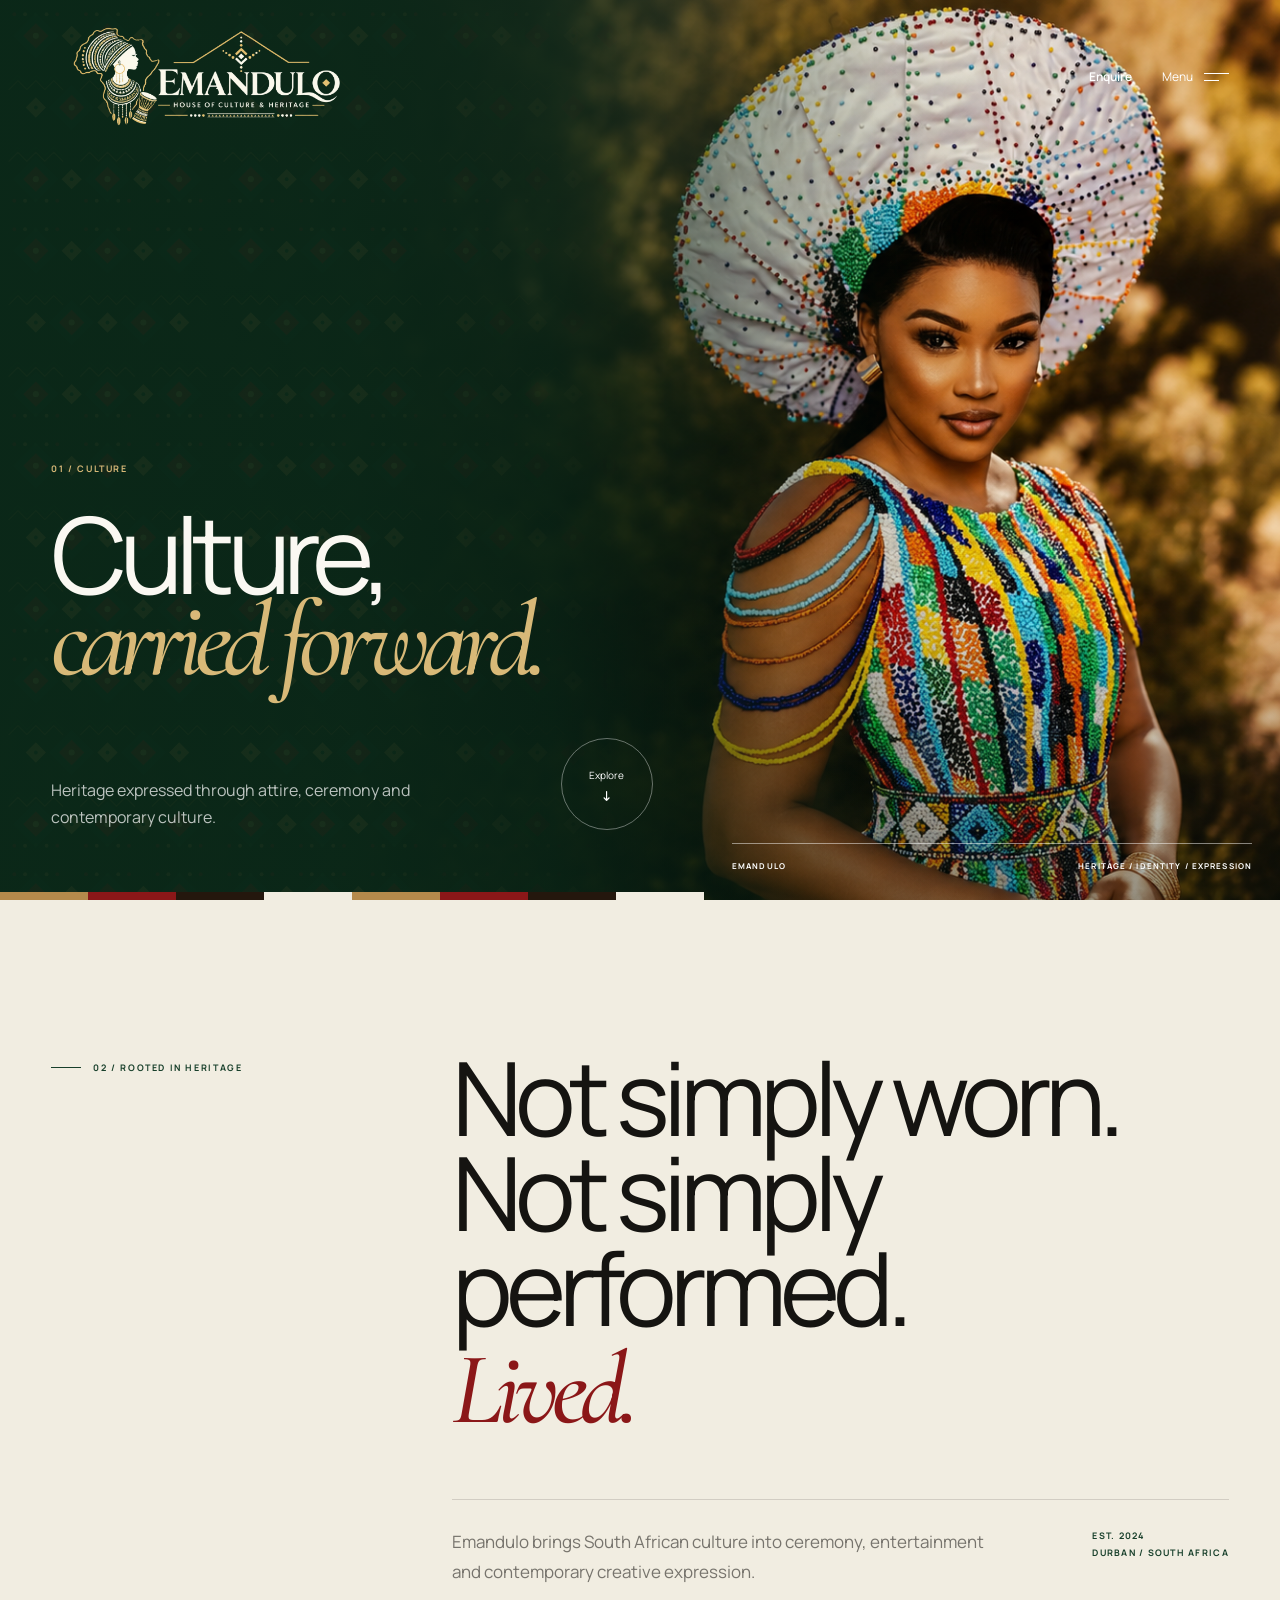
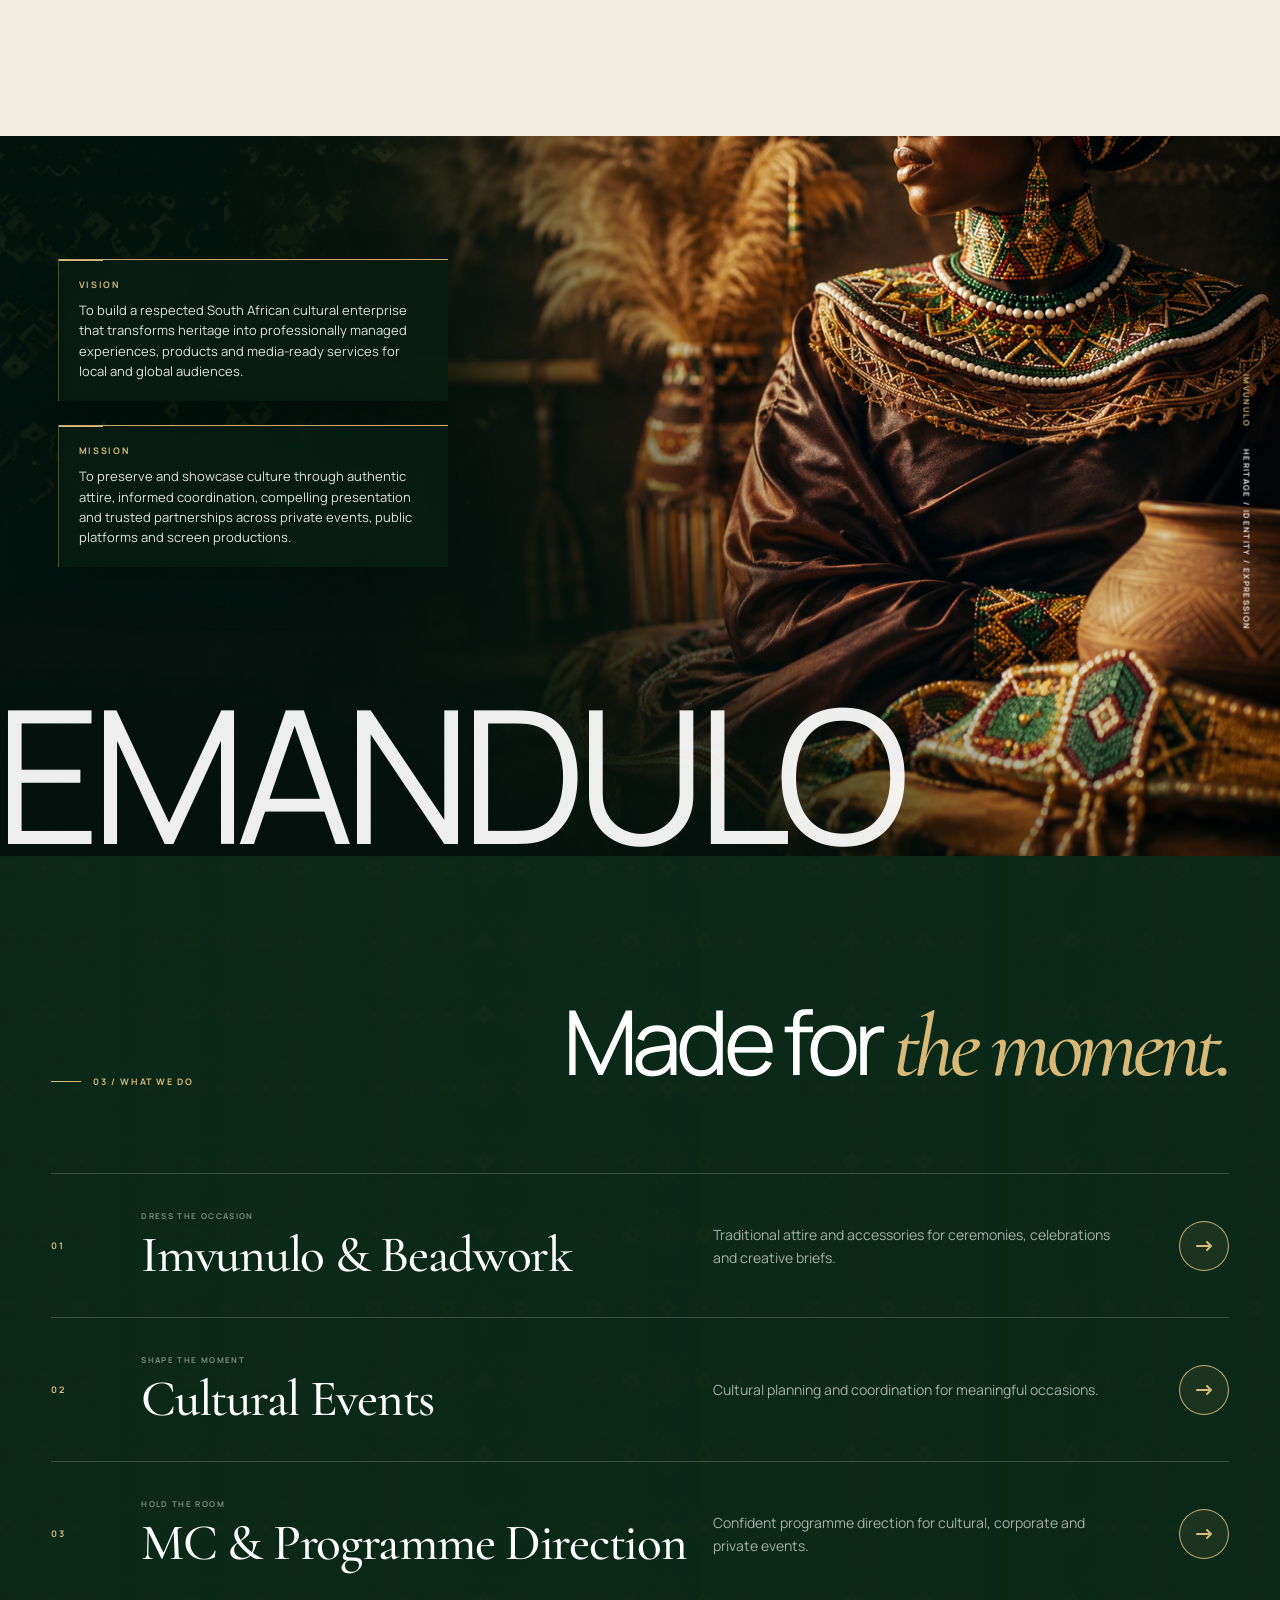
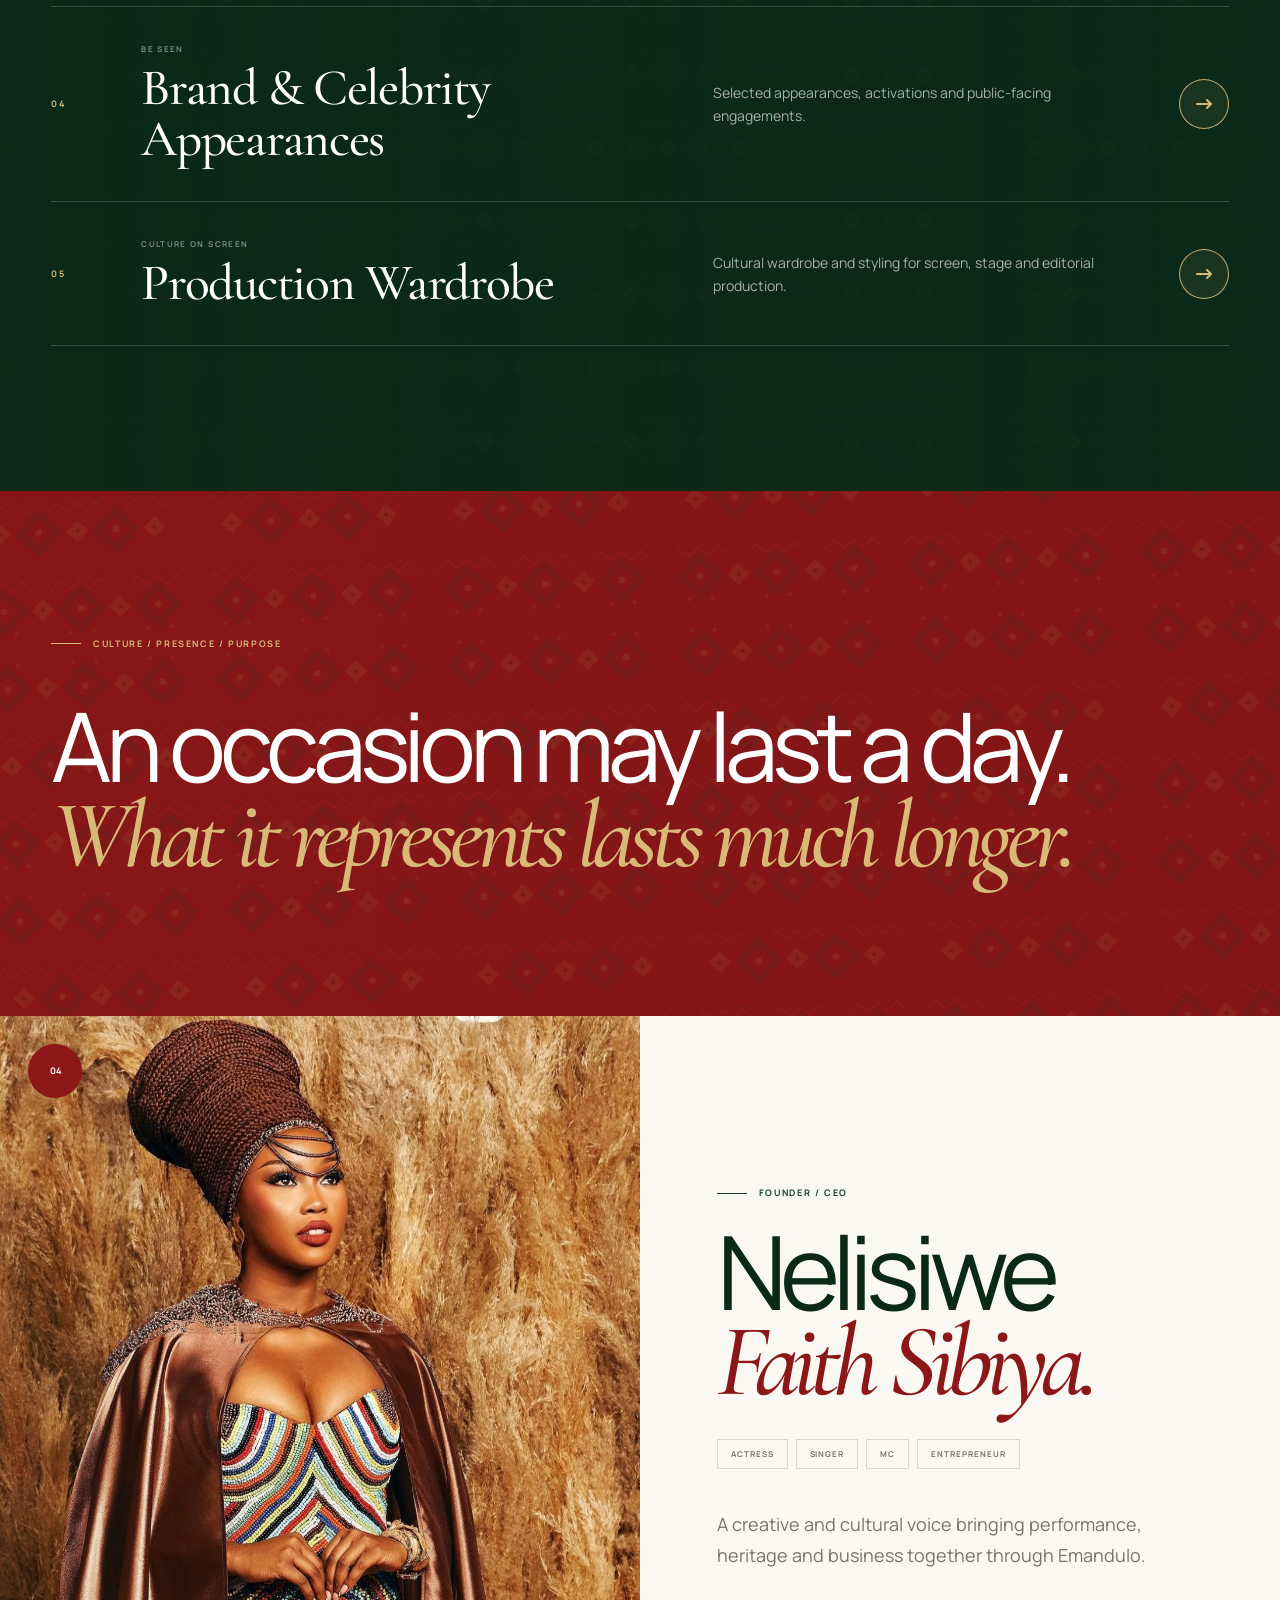
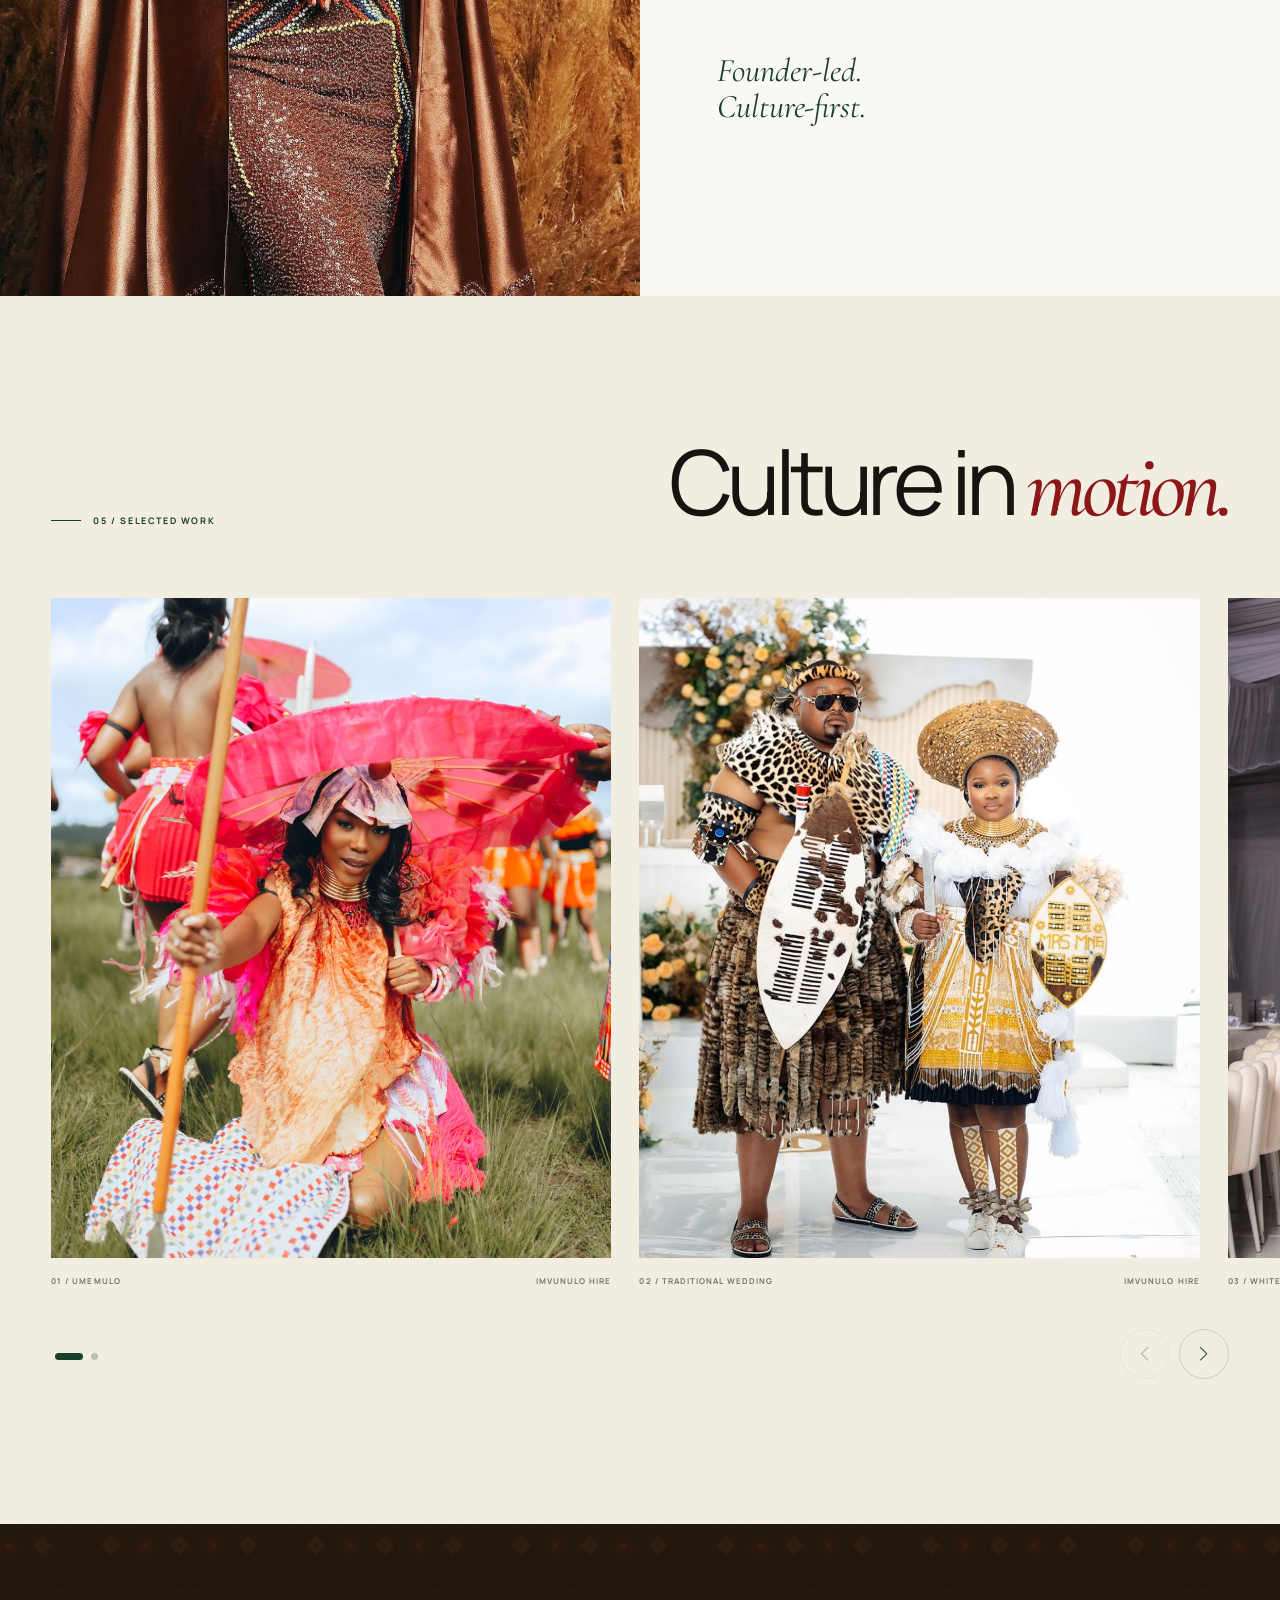
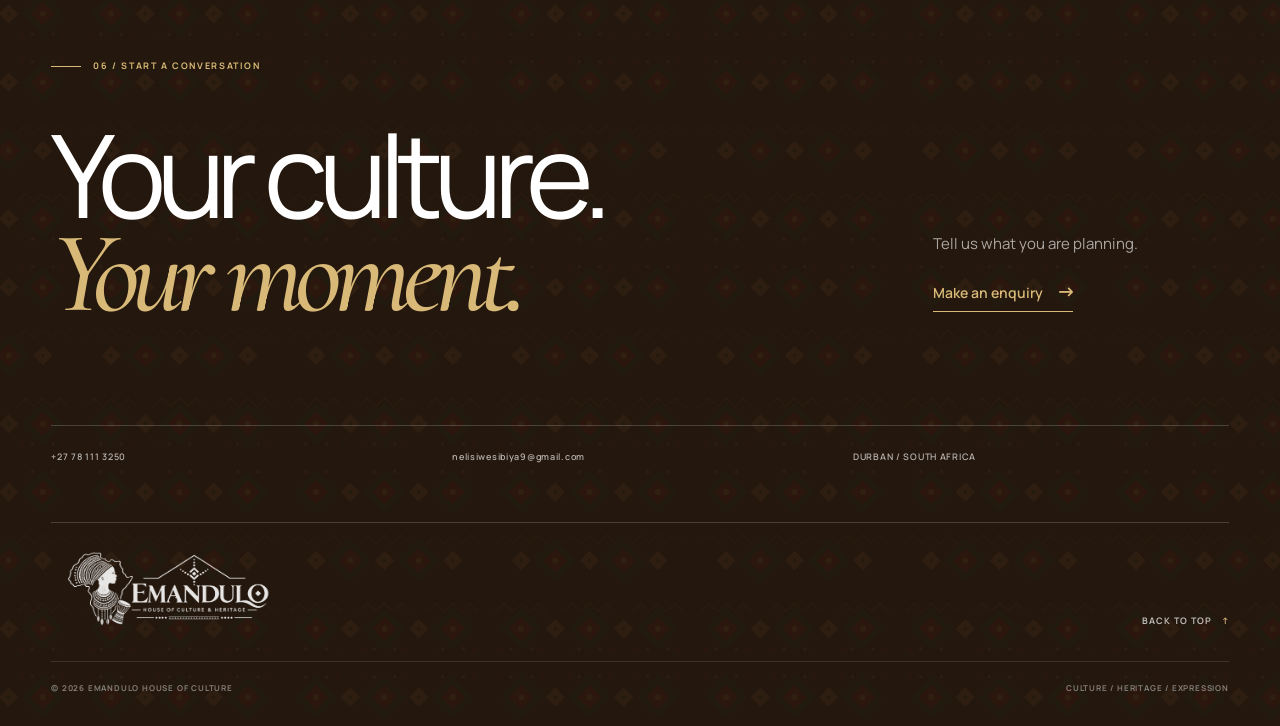
==== david-free/index.html @ 2e1d9a69 "Launch Emandulo House of Culture website" ====
<!DOCTYPE html>
<html lang="en">

<head>
  <meta charset="utf-8" />
  <meta name="viewport" content="width=device-width, initial-scale=1" />

  <title>Emandulo House of Culture & Heritage</title>

  <meta
    name="description"
    content="Emandulo House of Culture — South African culture expressed through imvunulo, events, performance and production."
  />

  <meta name="theme-color" content="#173f2a" />

  <!-- Bootstrap -->
  <link
    href="https://cdn.jsdelivr.net/npm/bootstrap@5.3.0/dist/css/bootstrap.min.css"
    rel="stylesheet"
  />

  <!-- Fonts -->
  <link rel="preconnect" href="https://fonts.googleapis.com">
  <link rel="preconnect" href="https://fonts.gstatic.com" crossorigin>

  <link
    href="https://fonts.googleapis.com/css2?family=Cormorant+Garamond:ital,wght@0,500;0,600;1,500;1,600&family=Manrope:wght@300;400;500;600;700&display=swap"
    rel="stylesheet"
  />

  <!-- Font Awesome -->
  <link
    rel="stylesheet"
    href="https://cdnjs.cloudflare.com/ajax/libs/font-awesome/6.5.2/css/all.min.css"
  />

  <!-- AOS -->
  <link
    href="https://unpkg.com/aos@2.3.1/dist/aos.css"
    rel="stylesheet"
  />

  <!-- Swiper -->
  <link
    rel="stylesheet"
    href="https://cdn.jsdelivr.net/npm/swiper@11/swiper-bundle.min.css"
  />

  <!-- Main stylesheet -->
  <link rel="stylesheet" href="style.css" />

  <style id="vision-mission-failsafe">
    /* Vision / Mission overlay — self-contained so it cannot be hidden by stale CSS */
    .culture-image-break {
      isolation: isolate;
    }

    .culture-image-frame {
      position: absolute;
      inset: 0;
      z-index: 0;
    }

    .culture-image-frame > img {
      z-index: 0;
    }

    .vision-mission-cards {
      position: absolute !important;
      z-index: 30 !important;

      top: 17% !important;
      left: clamp(28px, 4.5vw, 72px) !important;

      width: min(390px, 31vw) !important;

      display: flex !important;
      flex-direction: column !important;
      gap: 24px !important;

      opacity: 1 !important;
      visibility: visible !important;
      transform: none !important;

      pointer-events: auto;
    }

    .vision-mission-cards .vm-card {
      position: relative !important;

      display: block !important;

      padding: 18px 20px 20px !important;

      opacity: 1 !important;
      visibility: visible !important;
      transform: none;

      border-top: 1px solid rgba(216,185,120,.92) !important;
      border-left: 1px solid rgba(216,185,120,.34) !important;

      background: rgba(8,31,20,.72) !important;

      -webkit-backdrop-filter: blur(10px);
      backdrop-filter: blur(10px);

      color: #fff !important;

      box-shadow: 0 18px 48px rgba(0,0,0,.18);
    }

    .vision-mission-cards .vm-card::before {
      content: "";

      position: absolute;
      top: -1px;
      left: 0;

      width: 44px;
      height: 2px;

      background: #d8b978;
    }

    .vision-mission-cards .vm-label {
      display: block !important;

      margin-bottom: 9px;

      color: #d8b978 !important;

      font-family: "Manrope", sans-serif;
      font-size: 9px;
      font-weight: 700;

      letter-spacing: .19em;
      text-transform: uppercase;
    }

    .vision-mission-cards .vm-card p {
      display: block !important;

      margin: 0 !important;

      color: rgba(255,255,255,.88) !important;

      font-family: "Manrope", sans-serif;
      font-size: 13px !important;
      font-weight: 400;

      line-height: 1.55 !important;
    }

    .culture-image-word {
      z-index: 5 !important;
    }

    .image-side-caption {
      z-index: 10 !important;
    }

    @media (max-width: 991.98px) {
      .vision-mission-cards {
        top: 10% !important;
        left: 28px !important;
        width: min(365px, 48vw) !important;
        gap: 16px !important;
      }

      .vision-mission-cards .vm-card p {
        font-size: 12px !important;
      }
    }

    @media (max-width: 767.98px) {
      .culture-image-frame {
        position: relative !important;
        inset: auto !important;
        width: 100%;
        height: min(68vh, 520px);
      }

      .vision-mission-cards {
        position: relative !important;
        top: auto !important;
        right: auto !important;
        left: auto !important;

        width: 100% !important;
        padding: 22px 20px 28px !important;

        gap: 14px !important;
      }

      .vision-mission-cards .vm-card {
        padding: 16px 16px 17px !important;
        background: rgba(8,31,20,.88) !important;
      }

      .vision-mission-cards .vm-card p {
        font-size: 13px !important;
        line-height: 1.55 !important;
      }
    }
  </style>

</head>


<body>


  <!-- =====================================================
       FULLSCREEN MENU
  ====================================================== -->

  <div id="fullscreenMenu" class="fullscreen-menu-overlay">

    <button
      id="closeMenuBtn"
      class="close-menu-btn"
      aria-label="Close menu"
    >
      <i class="fa-solid fa-xmark"></i>
    </button>


    <div class="container-fluid menu-inner">

      <div class="row min-vh-100 align-items-center">


        <div class="col-lg-8">

          <span class="menu-kicker">
            EMANDULO / DURBAN
          </span>


          <nav class="fullscreen-menu-nav">

            <a href="#home" class="menu-link">
              Home
            </a>

            <a href="#about" class="menu-link">
              About
            </a>

            <a href="#services" class="menu-link">
              Services
            </a>

            <a href="#founder" class="menu-link">
              Founder
            </a>

            <a href="#work" class="menu-link">
              Work
            </a>

            <a href="#contact" class="menu-link">
              Contact
            </a>

          </nav>

        </div>



        <div class="col-lg-4 d-none d-lg-block">

          <div class="menu-aside">

            <p>
              Culture is not decoration.
              <br>
              It is identity.
            </p>

            <div class="menu-aside-contact">
              <a href="tel:+27781113250">
                +27 78 111 3250
              </a>

              <a href="mailto:nelisiwesibiya9@gmail.com">
                nelisiwesibiya9@gmail.com
              </a>
            </div>

          </div>

        </div>

      </div>

    </div>

  </div>



  <!-- =====================================================
       HERO
  ====================================================== -->

  <header id="home" class="hero">

    <!-- Full hero artwork -->
    <div class="hero-media" aria-hidden="true">
      <img src="images/hero.png" alt="">
    </div>

    <!-- Deep green gradient makes the left copy area readable -->
    <div class="hero-wash" aria-hidden="true"></div>

    <!-- Animated Emandulo textile detail -->
    <div class="hero-pattern" aria-hidden="true"></div>

    <nav class="site-nav">
      <a href="#home" class="site-logo">
        <img
          src="images/colorlogo.png"
          alt="Emandulo House of Culture & Heritage"
        >
      </a>

      <div class="site-nav-right">
        <a href="#contact" class="nav-booking">Enquire</a>

        <button
          class="menu-toggle-btn"
          aria-label="Open menu"
          aria-expanded="false"
        >
          <span>Menu</span>
          <span class="menu-icon-lines">
            <span></span>
            <span></span>
          </span>
        </button>
      </div>
    </nav>

    <div class="hero-grid">

      <div class="hero-copy">
        <div class="hero-index" data-aos="fade-up">
          01 / CULTURE
        </div>

        <h1>
          <span data-aos="fade-up">Culture,</span>
          <em data-aos="fade-up" data-aos-delay="100">
            carried forward.
          </em>
        </h1>

        <div
          class="hero-bottom"
          data-aos="fade-up"
          data-aos-delay="200"
        >
          <p>
            Heritage expressed through attire, ceremony
            and contemporary culture.
          </p>

          <a href="#about" class="circle-link">
            <span>Explore</span>
            <i class="fa-solid fa-arrow-down-long"></i>
          </a>
        </div>
      </div>

      <div class="hero-visual" aria-hidden="true">
        <div class="hero-image-caption">
          <span>EMANDULO</span>
          <span>HERITAGE / IDENTITY / EXPRESSION</span>
        </div>
      </div>

    </div>

    <div class="bead-line" aria-hidden="true">
      <span></span>
      <span></span>
      <span></span>
      <span></span>
      <span></span>
      <span></span>
      <span></span>
      <span></span>
    </div>

  </header>



  <!-- =====================================================
       MANIFESTO
  ====================================================== -->

  <section
    id="about"
    class="manifesto"
  >

    <div class="container-fluid">

      <div class="row">


        <div class="col-lg-4">

          <span
            class="section-index"
            data-aos="fade-up"
          >
            02 / ROOTED IN HERITAGE
          </span>

        </div>



        <div class="col-lg-8">

          <h2
            class="manifesto-title"
            data-aos="fade-up"
          >

            Not simply worn.
            <br>

            Not simply performed.
            <br>

            <em>
              Lived.
            </em>

          </h2>



          <div
            class="manifesto-foot"
            data-aos="fade-up"
            data-aos-delay="100"
          >

            <p>
              Emandulo brings South African culture into
              ceremony, entertainment and contemporary
              creative expression.
            </p>


            <span>
              EST. 2024
              <br>
              DURBAN / SOUTH AFRICA
            </span>

          </div>

        </div>

      </div>

    </div>

  </section>



  <!-- =====================================================
       FULL-BLEED CULTURAL IMAGE
  ====================================================== -->

  <section class="culture-image-break">

    <div class="culture-image-frame">

      <img
        src="images/traditional.png"
        alt="Emandulo cultural attire"
        loading="lazy"
        data-aos="fade-up"
      >

      <div
        class="culture-image-word"
        aria-hidden="true"
      >
        EMANDULO
      </div>

      <div class="image-side-caption">

        <span>
          IMVUNULO
        </span>

        <span>
          HERITAGE / IDENTITY / EXPRESSION
        </span>

      </div>

    </div>


    <div class="vision-mission-cards">

      <article class="vm-card">
        <span class="vm-label">Vision</span>
        <p>
          To build a respected South African cultural enterprise that
          transforms heritage into professionally managed experiences,
          products and media-ready services for local and global audiences.
        </p>
      </article>

      <article class="vm-card">
        <span class="vm-label">Mission</span>
        <p>
          To preserve and showcase culture through authentic attire,
          informed coordination, compelling presentation and trusted
          partnerships across private events, public platforms and
          screen productions.
        </p>
      </article>

    </div>

  </section>



  <!-- =====================================================
       SERVICES
  ====================================================== -->

  <section
    id="services"
    class="services-editorial"
  >

    <div class="services-pattern" aria-hidden="true"></div>

    <div class="container-fluid services-content">


      <div class="services-heading">

        <span
          class="section-index light"
          data-aos="fade-up"
        >
          03 / WHAT WE DO
        </span>


        <h2
          data-aos="fade-up"
        >
          Made for
          <em>the moment.</em>
        </h2>

      </div>



      <div class="editorial-services-list">


        <!-- SERVICE 01 -->

        <article
          class="editorial-service"
          data-aos="fade-up"
          data-aos-delay="0"
        >

          <span class="service-count">
            01
          </span>


          <div class="service-wording">

            <span class="service-action">
              DRESS THE OCCASION
            </span>

            <h3>
              Imvunulo & Beadwork
            </h3>

          </div>


          <p>
            Traditional attire and accessories for ceremonies,
            celebrations and creative briefs.
          </p>


          <span class="service-arrow" aria-hidden="true">
            <i class="fa-solid fa-arrow-right-long"></i>
          </span>

        </article>



        <!-- SERVICE 02 -->

        <article
          class="editorial-service"
          data-aos="fade-up"
          data-aos-delay="70"
        >

          <span class="service-count">
            02
          </span>


          <div class="service-wording">

            <span class="service-action">
              SHAPE THE MOMENT
            </span>

            <h3>
              Cultural Events
            </h3>

          </div>


          <p>
            Cultural planning and coordination
            for meaningful occasions.
          </p>


          <span class="service-arrow" aria-hidden="true">
            <i class="fa-solid fa-arrow-right-long"></i>
          </span>

        </article>



        <!-- SERVICE 03 -->

        <article
          class="editorial-service"
          data-aos="fade-up"
          data-aos-delay="140"
        >

          <span class="service-count">
            03
          </span>


          <div class="service-wording">

            <span class="service-action">
              HOLD THE ROOM
            </span>

            <h3>
              MC & Programme Direction
            </h3>

          </div>


          <p>
            Confident programme direction for cultural,
            corporate and private events.
          </p>


          <span class="service-arrow" aria-hidden="true">
            <i class="fa-solid fa-arrow-right-long"></i>
          </span>

        </article>



        <!-- SERVICE 04 -->

        <article
          class="editorial-service"
          data-aos="fade-up"
          data-aos-delay="210"
        >

          <span class="service-count">
            04
          </span>


          <div class="service-wording">

            <span class="service-action">
              BE SEEN
            </span>

            <h3>
              Brand & Celebrity Appearances
            </h3>

          </div>


          <p>
            Selected appearances, activations and
            public-facing engagements.
          </p>


          <span class="service-arrow" aria-hidden="true">
            <i class="fa-solid fa-arrow-right-long"></i>
          </span>

        </article>



        <!-- SERVICE 05 -->

        <article
          class="editorial-service"
          data-aos="fade-up"
          data-aos-delay="280"
        >

          <span class="service-count">
            05
          </span>


          <div class="service-wording">

            <span class="service-action">
              CULTURE ON SCREEN
            </span>

            <h3>
              Production Wardrobe
            </h3>

          </div>


          <p>
            Cultural wardrobe and styling for screen,
            stage and editorial production.
          </p>


          <span class="service-arrow" aria-hidden="true">
            <i class="fa-solid fa-arrow-right-long"></i>
          </span>

        </article>

      </div>

    </div>

  </section>



  <!-- =====================================================
       CULTURAL BRAND MOMENT
       Animated textile is stronger here
  ====================================================== -->

  <section
    class="red-statement pattern-section"
  >

    <div
      class="statement-pattern"
      aria-hidden="true"
    ></div>


    <div class="container-fluid statement-content">


      <span
        class="section-index light"
        data-aos="fade-up"
      >
        CULTURE / PRESENCE / PURPOSE
      </span>



      <p
        data-aos="fade-up"
      >

        An occasion may last a day.

        <em>
          What it represents lasts much longer.
        </em>

      </p>

    </div>

  </section>



  <!-- =====================================================
       FOUNDER
  ====================================================== -->

  <section
    id="founder"
    class="founder-editorial"
  >

    <div class="container-fluid">

      <div class="row align-items-stretch g-0">


        <!-- Founder image -->

        <div class="col-lg-6">

          <div
            class="founder-editorial-image"
            data-aos="fade-right"
          >

            <img
              src="images/founder.jpeg"
              alt="Nelisiwe Faith Sibiya"
              loading="lazy"
            >


            <div class="founder-image-number">
              04
            </div>

          </div>

        </div>



        <!-- Founder copy -->

        <div class="col-lg-6">

          <div class="founder-editorial-copy">


            <span
              class="section-index"
              data-aos="fade-up"
            >
              FOUNDER / CEO
            </span>



            <h2
              data-aos="fade-up"
            >

              Nelisiwe
              <br>

              <em>
                Faith Sibiya.
              </em>

            </h2>



            <div
              class="founder-roles"
              data-aos="fade-up"
            >

              <span>
                ACTRESS
              </span>

              <span>
                SINGER
              </span>

              <span>
                MC
              </span>

              <span>
                ENTREPRENEUR
              </span>

            </div>



            <p
              data-aos="fade-up"
            >
              A creative and cultural voice bringing
              performance, heritage and business together
              through Emandulo.
            </p>



            <div
              class="founder-signoff"
              data-aos="fade-up"
            >

              Founder-led.
              <br>
              Culture-first.

            </div>

          </div>

        </div>

      </div>

    </div>

  </section>



  <!-- =====================================================
       SELECTED WORK
  ====================================================== -->

  <section
    id="work"
    class="work-editorial"
  >

    <div class="container-fluid">


      <div class="work-heading">

        <span
          class="section-index"
          data-aos="fade-up"
        >
          05 / SELECTED WORK
        </span>


        <h2
          data-aos="fade-up"
        >
          Culture in
          <em>motion.</em>
        </h2>

      </div>



      <div
        class="swiper premium-work-swiper worksSwiper"
        data-aos="fade-up"
      >

        <div class="swiper-wrapper">


          <!-- PROJECT 01 -->

          <div class="swiper-slide">

            <article class="editorial-project">

              <div class="editorial-project-image">

                <img
                  src="images/umemulo.jpg"
                  alt="UMemulo cultural celebration"
                  loading="lazy"
                >

              </div>


              <div class="editorial-project-info">

                <span>
                  01 / UMEMULO
                </span>

                <span>
                  IMVUNULO HIRE
                </span>

              </div>

            </article>

          </div>



          <!-- PROJECT 02 -->

          <div class="swiper-slide">

            <article class="editorial-project">

              <div class="editorial-project-image">

                <img
                  src="images/traditionalwed.jpg"
                  alt="Traditional Wedding"
                  loading="lazy"
                >

              </div>


              <div class="editorial-project-info">

                <span>
                  02 / TRADITIONAL WEDDING
                </span>

                <span>
                  IMVUNULO HIRE
                </span>

              </div>

            </article>

          </div>



          <!-- PROJECT 03 -->

          <div class="swiper-slide">

            <article class="editorial-project">

              <div class="editorial-project-image">

                <img
                  src="images/white.jpg"
                  alt="White Wedding"
                  loading="lazy"
                >

              </div>


              <div class="editorial-project-info">

                <span>
                  03 / WHITE WEDDING
                </span>

                <span>
                  MC / PROGRAMME DIRECTION
                </span>

              </div>

            </article>

          </div>

        </div>



        <div class="work-controls">

          <div class="swiper-pagination"></div>


          <div class="work-navigation">

            <div class="swiper-button-prev"></div>
            <div class="swiper-button-next"></div>

          </div>

        </div>

      </div>

    </div>

  </section>



  <!-- =====================================================
       CONTACT / FOOTER
  ====================================================== -->

  <footer
    id="contact"
    class="contact-editorial site-footer"
  >

    <div class="contact-pattern" aria-hidden="true"></div>

    <div class="container-fluid contact-content">


      <span
        class="section-index light"
        data-aos="fade-up"
      >
        06 / START A CONVERSATION
      </span>


      <div class="contact-editorial-grid">


        <div>

          <h2 data-aos="fade-up">
            Your culture.
            <br>

            <em>
              Your moment.
            </em>
          </h2>

        </div>


        <div class="contact-editorial-side">

          <p data-aos="fade-up">
            Tell us what you are planning.
          </p>

          <a
            href="mailto:nelisiwesibiya9@gmail.com"
            class="contact-main-link"
            data-aos="fade-up"
          >
            Make an enquiry
            <i class="fa-solid fa-arrow-right-long"></i>
          </a>

        </div>


      </div>


      <div class="contact-info-row">

        <a href="tel:+27781113250">
          +27 78 111 3250
        </a>

        <a href="mailto:nelisiwesibiya9@gmail.com">
          nelisiwesibiya9@gmail.com
        </a>

        <span>
          DURBAN / SOUTH AFRICA
        </span>

      </div>


      <div class="footer-integrated">

        <div class="footer-brand-row">

          <div class="footer-logo-wrap">

            <img
              src="images/colorlogo.png"
              alt="Emandulo House of Culture"
              loading="lazy"
            >

          </div>


          <a
            href="#home"
            class="footer-back-top"
          >
            BACK TO TOP
            <span aria-hidden="true">↑</span>
          </a>

        </div>


        <div class="footer-meta">

          <span>
            © 2026 EMANDULO HOUSE OF CULTURE
          </span>

          <span>
            CULTURE / HERITAGE / EXPRESSION
          </span>

        </div>

      </div>


    </div>

  </footer>



  <!-- =====================================================
       SCRIPTS
  ====================================================== -->

  <!-- Bootstrap -->
  <script
    src="https://cdn.jsdelivr.net/npm/bootstrap@5.3.0/dist/js/bootstrap.bundle.min.js">
  </script>

  <!-- AOS -->
  <script src="https://unpkg.com/aos@2.3.1/dist/aos.js"></script>

  <!-- Swiper -->
  <script src="https://cdn.jsdelivr.net/npm/swiper@11/swiper-bundle.min.js"></script>

  <!-- Emandulo -->
  <script src="js/script.js"></script>


</body>

</html>
---- david-free/style.css ----
/* =========================================================
   EMANDULO HOUSE OF CULTURE
   CONTEMPORARY CULTURAL EDITORIAL
   MASTER STYLESHEET
========================================================= */


/* =========================================================
   01. DESIGN SYSTEM
========================================================= */

:root {
    --green: #173f2a;
    --green-deep: #0b2919;
    --green-soft: #315b3d;
  
    --red: #8b1718;
    --red-deep: #671013;
  
    --gold: #b58a4b;
    --gold-light: #d8b978;
  
    --cream: #f1ede1;
    --ivory: #faf8f2;
  
    --brown: #24170d;
    --black: #151411;
    --grey: #77746d;
  
    --line: rgba(21, 20, 17, 0.14);
    --light-line: rgba(255, 255, 255, 0.18);
  
    --sans: "Manrope", sans-serif;
    --serif: "Cormorant Garamond", serif;
  
    --ease: cubic-bezier(.22, 1, .36, 1);
  
    --page-pad: clamp(22px, 4vw, 70px);
  }
  
  
  /* =========================================================
     02. RESET
  ========================================================= */
  
  * {
    box-sizing: border-box;
  }
  
  html {
    scroll-behavior: smooth;
  }
  
  body {
    margin: 0;
    overflow-x: hidden;
  
    background: var(--ivory);
    color: var(--black);
  
    font-family: var(--sans);
  
    -webkit-font-smoothing: antialiased;
    text-rendering: optimizeLegibility;
  }
  
  body.menu-open {
    overflow: hidden;
  }
  
  img {
    display: block;
    width: 100%;
    max-width: 100%;
  }
  
  a {
    color: inherit;
    text-decoration: none;
  }
  
  button {
    font: inherit;
  }
  
  h1,
  h2,
  h3,
  p {
    margin-top: 0;
  }
  
  .container-fluid {
    padding-left: var(--page-pad);
    padding-right: var(--page-pad);
  }
  
  ::selection {
    background: var(--red);
    color: white;
  }
  
  
  /* =========================================================
     03. COMMON
  ========================================================= */
  
  .section-index {
    display: inline-flex;
  
    align-items: center;
    gap: 12px;
  
    color: var(--green);
  
    font-size: 9px;
    font-weight: 700;
  
    letter-spacing: .18em;
    text-transform: uppercase;
  }
  
  .section-index::before {
    content: "";
  
    width: 30px;
    height: 1px;
  
    background: currentColor;
  }
  
  .section-index.light {
    color: var(--gold-light);
  }
  
  
  /* =========================================================
     04. FULLSCREEN MENU
  ========================================================= */
  
  .fullscreen-menu-overlay {
    position: fixed;
    inset: 0;
  
    z-index: 9999;
  
    display: none;
    overflow-y: auto;
  
    background: var(--green-deep);
  
    clip-path: circle(0% at 100% 0%);
  
    transition:
      clip-path .9s cubic-bezier(.86, 0, .07, 1);
  }
  
  .fullscreen-menu-overlay.active {
    clip-path: circle(150% at 100% 0%);
  }
  
  .menu-inner {
    min-height: 100vh;
  }
  
  .close-menu-btn {
    position: absolute;
  
    z-index: 30;
  
    top: 32px;
    right: 42px;
  
    display: flex;
  
    width: 54px;
    height: 54px;
  
    align-items: center;
    justify-content: center;
  
    border: 1px solid rgba(255,255,255,.25);
    border-radius: 50%;
  
    background: transparent;
  
    color: white;
  
    cursor: pointer;
  
    transition:
      background .35s ease,
      color .35s ease,
      transform .4s var(--ease);
  }
  
  .close-menu-btn:hover {
    background: var(--gold-light);
    color: var(--green-deep);
  
    transform: rotate(4deg);
  }
  
  .menu-kicker {
    display: block;
  
    margin-bottom: 35px;
  
    color: var(--gold-light);
  
    font-size: 9px;
    font-weight: 700;
  
    letter-spacing: .2em;
  }
  
  .fullscreen-menu-nav {
    display: flex;
    flex-direction: column;
  }
  
  .menu-link {
    width: max-content;
  
    color: var(--ivory);
  
    font-size: clamp(46px, 6vw, 92px);
    font-weight: 400;
  
    letter-spacing: -.06em;
    line-height: 1.03;
  
    transition:
      color .3s ease,
      transform .5s var(--ease);
  }
  
  .menu-link:hover {
    color: var(--gold-light);
  
    transform: translateX(12px);
  }
  
  .menu-aside {
    display: flex;
    flex-direction: column;
  
    padding-left: 55px;
  
    border-left: 1px solid rgba(255,255,255,.16);
  }
  
  .menu-aside-label {
    margin-bottom: 35px;
  
    color: var(--gold-light);
  
    font-size: 8px;
    font-weight: 700;
  
    letter-spacing: .16em;
  }
  
  .menu-aside p {
    margin-bottom: 45px;
  
    color: var(--ivory);
  
    font-size: clamp(32px, 3vw, 47px);
    font-weight: 400;
  
    letter-spacing: -.035em;
    line-height: 1;
  }
  
  .menu-aside p em {
    color: var(--gold-light);
  
    font-family: var(--serif);
    font-weight: 500;
  }
  
  .menu-aside-contact {
    display: flex;
    flex-direction: column;
  
    gap: 8px;
  
    color: #ffffff;
  
    font-size: 12px;
  }
  
  .menu-aside-contact a:hover {
    color: var(--gold-light);
  }
  
  
  /* =========================================================
     05. HERO
  ========================================================= */
  
  .hero {
    position: relative;
  
    min-height: 100vh;
  
    overflow: hidden;
  
    background: var(--green);
    color: var(--ivory);
  }
  
  
  /* ---------------------------------------------------------
     HERO TEXTILE
  --------------------------------------------------------- */
  
  .hero-pattern {
    position: absolute;
  
    z-index: 1;
  
    top: 0;
    bottom: 0;
    left: 0;
  
    width: 58%;
  
    pointer-events: none;
  
    background-image:
      url("images/emandulo-pattern.svg");
  
    background-repeat: repeat;
    background-size: 210px 210px;
  
    opacity: .18;
  
    animation:
      heroPatternMove 38s linear infinite;
  
    -webkit-mask-image:
      linear-gradient(
        to right,
        black 0%,
        black 52%,
        rgba(0,0,0,.8) 68%,
        rgba(0,0,0,.35) 83%,
        transparent 100%
      );
  
    mask-image:
      linear-gradient(
        to right,
        black 0%,
        black 52%,
        rgba(0,0,0,.8) 68%,
        rgba(0,0,0,.35) 83%,
        transparent 100%
      );
  }
  
  @keyframes heroPatternMove {
    from {
      background-position: 0 0;
    }
  
    to {
      background-position: 210px 105px;
    }
  }
  
  
  /* ---------------------------------------------------------
     HERO NAV
  --------------------------------------------------------- */
  
  .site-nav {
    position: absolute;
  
    z-index: 20;
  
    top: 0;
    left: 0;
  
    display: flex;
  
    width: 100%;
  
    align-items: center;
    justify-content: space-between;
  
    padding:
      26px
      clamp(24px, 4vw, 64px);
  }
  
  .site-logo {
    display: inline-flex;
    align-items: center;
  }
  
  .site-logo img {
    width: clamp(220px, 24vw, 380px);
    height: auto;
  }
  
  .site-nav-right {
    display: flex;
  
    align-items: center;
    gap: 30px;
  }
  
  .nav-booking {
    color: white;
  
    font-size: 12px;
    font-weight: 600;
  
    transition: color .3s ease;
  }
  
  .nav-booking:hover {
    color: var(--gold-light);
  }
  
  .menu-toggle-btn {
    display: flex;
  
    align-items: center;
    gap: 11px;
  
    padding: 8px 0;
  
    border: 0;
  
    background: transparent;
  
    color: white;
  
    font-size: 12px;
  
    cursor: pointer;
  }
  
  .menu-icon-lines {
    display: flex;
  
    width: 25px;
  
    flex-direction: column;
    gap: 6px;
  }
  
  .menu-icon-lines span {
    display: block;
  
    width: 100%;
    height: 1px;
  
    background: currentColor;
  
    transition: width .4s var(--ease);
  }
  
  .menu-icon-lines span:last-child {
    width: 62%;
  }
  
  .menu-toggle-btn:hover
  .menu-icon-lines span:last-child {
    width: 100%;
  }
  
  
  /* ---------------------------------------------------------
     HERO GRID
  --------------------------------------------------------- */
  
  .hero-grid {
    position: relative;
  
    z-index: 3;
  
    display: grid;
  
    min-height: 100vh;
  
    grid-template-columns:
      minmax(0, 1.08fr)
      minmax(420px, .92fr);
  }
  
  
  /* ---------------------------------------------------------
     HERO COPY
  --------------------------------------------------------- */
  
  .hero-copy {
    display: flex;
  
    flex-direction: column;
    justify-content: flex-end;
  
    padding:
      150px
      clamp(35px, 5vw, 80px)
      68px
      var(--page-pad);
  }
  
  .hero-index {
    margin-bottom: 42px;
  
    color: var(--gold-light);
  
    font-size: 9px;
    font-weight: 700;
  
    letter-spacing: .18em;
  }
  
  .hero h1 {
    max-width: 850px;
  
    margin: 0;
  
    font-size: clamp(75px, 10vw, 155px);
    font-weight: 400;
  
    letter-spacing: -.073em;
    line-height: .80;
  }
  
  .hero h1 span,
  .hero h1 em {
    display: block;
  }
  
  .hero h1 em {
    color: var(--gold-light);
  
    font-family: var(--serif);
    font-weight: 500;
  }
  
  .hero-bottom {
    display: flex;
  
    max-width: 720px;
  
    align-items: flex-end;
    justify-content: space-between;
  
    gap: 35px;
  
    margin-top: 65px;
  }
  
  .hero-bottom p {
    max-width: 430px;
  
    margin: 0;
  
    color: rgba(255,255,255,.70);
  
    font-size: 17px;
  
    line-height: 1.7;
  }
  
  .circle-link {
    display: flex;
  
    width: 96px;
    height: 96px;
  
    flex-shrink: 0;
  
    flex-direction: column;
  
    align-items: center;
    justify-content: center;
  
    gap: 8px;
  
    border: 1px solid rgba(255,255,255,.38);
    border-radius: 50%;
  
    color: white;
  
    font-size: 10px;
  
    transition:
      background .4s ease,
      color .4s ease,
      transform .5s var(--ease);
  }
  
  .circle-link:hover {
    background: var(--gold-light);
  
    color: var(--green-deep);
  
    transform: translateY(-5px);
  }
  
  
  /* ---------------------------------------------------------
     HERO IMAGE
  --------------------------------------------------------- */
  
  .hero-visual {
    position: relative;
  
    min-height: 100vh;
  
    overflow: hidden;
  
    background: #122d20;
  }
  
  .hero-visual::before {
    content: "";
  
    position: absolute;
  
    z-index: 3;
  
    top: 0;
    bottom: 0;
    left: 0;
  
    width: 1px;
  
    background: rgba(255,255,255,.2);
  }
  
  .hero-visual img {
    width: 100%;
    height: 100vh;
  
    object-fit: cover;
    object-position: center;
  
    transition: transform 1.2s var(--ease);
  }
  
  .hero-visual:hover img {
    transform: scale(1.018);
  }
  
  .hero-image-shade {
    position: absolute;
  
    z-index: 1;
  
    inset: 0;
  
    background:
      linear-gradient(
        to top,
        rgba(7,28,17,.45),
        transparent 45%
      );
  }
  
  .hero-image-caption {
    position: absolute;
  
    z-index: 4;
  
    right: 28px;
    bottom: 28px;
    left: 28px;
  
    display: flex;
  
    justify-content: space-between;
  
    gap: 25px;
  
    padding-top: 16px;
  
    border-top:
      1px solid rgba(255,255,255,.45);
  
    color: white;
  
    font-size: 8px;
    font-weight: 700;
  
    letter-spacing: .14em;
  }
  
  
  /* ---------------------------------------------------------
     BEAD STRIPE
  --------------------------------------------------------- */
  
  .bead-line {
    position: absolute;
  
    z-index: 10;
  
    bottom: 0;
    left: 0;
  
    display: grid;
  
    width: 55%;
    height: 8px;
  
    grid-template-columns:
      repeat(8, 1fr);
  }
  
  .bead-line span:nth-child(1),
  .bead-line span:nth-child(5) {
    background: var(--gold);
  }
  
  .bead-line span:nth-child(2),
  .bead-line span:nth-child(6) {
    background: var(--red);
  }
  
  .bead-line span:nth-child(3),
  .bead-line span:nth-child(7) {
    background: var(--brown);
  }
  
  .bead-line span:nth-child(4),
  .bead-line span:nth-child(8) {
    background: var(--cream);
  }
  
  
  /* =========================================================
     06. MANIFESTO
  ========================================================= */
  
  .manifesto {
    padding: 150px 0;
  
    background: var(--cream);
  }
  
  .manifesto-title {
    max-width: 1000px;
  
    margin: 0;
  
    color: var(--black);
  
    font-size: clamp(60px, 8vw, 120px);
    font-weight: 400;
  
    letter-spacing: -.068em;
    line-height: .93;
  }
  
  .manifesto-title em {
    color: var(--red);
  
    font-family: var(--serif);
    font-weight: 500;
  }
  
  .manifesto-foot {
    display: flex;
  
    max-width: 920px;
  
    justify-content: space-between;
  
    gap: 45px;
  
    margin-top: 62px;
  
    padding-top: 27px;
  
    border-top: 1px solid var(--line);
  }
  
  .manifesto-foot p {
    max-width: 560px;
  
    margin: 0;
  
    color: var(--grey);
  
    font-size: 17px;
  
    line-height: 1.75;
  }
  
  .manifesto-foot span {
    color: var(--green);
  
    font-size: 9px;
    font-weight: 700;
  
    letter-spacing: .14em;
  
    line-height: 1.9;
  }
  
  
  /* =========================================================
     07. CULTURAL IMAGE
  ========================================================= */
  
  .culture-image-break {
    position: relative;

    /* Preserve the generated 16:9 artwork instead of forcing it
       into a shallow viewport-height crop. */
    width: 100%;
    aspect-ratio: 16 / 9;
    height: auto;
    min-height: 0;

    overflow: hidden;

    background: var(--black);
  }

  .culture-image-frame {
    position: absolute;
    inset: 0;
    z-index: 0;

    overflow: hidden;
  }

  .culture-image-frame > img {
    position: absolute;
    inset: 0;

    width: 100%;
    height: 100%;

    object-fit: cover;
    object-position: center top;

    transition: transform 1.4s var(--ease);
  }

  .culture-image-break:hover .culture-image-frame > img {
    transform: scale(1.012);
  }

  .culture-image-overlay {
    position: absolute;

    z-index: 1;

    inset: 0;

    pointer-events: none;

    background:
      linear-gradient(
        90deg,
        rgba(5,25,16,.18) 0%,
        transparent 45%
      ),
      linear-gradient(
        to top,
        rgba(5,12,8,.48) 0%,
        transparent 38%
      );
  }

  .culture-image-word {
    position: absolute;

    z-index: 2;

    left: -.4vw;
    bottom: 12px;

    color: rgba(255,255,255,.93);

    font-size: clamp(100px, 14.5vw, 225px);
    font-family: var(--sans);
    font-weight: 400;

    letter-spacing: -.055em;
    line-height: .76;

    white-space: nowrap;
    pointer-events: none;
  }

  .image-side-caption {
    position: absolute;

    z-index: 4;

    top: 50%;
    right: 34px;

    display: flex;

    align-items: center;
    gap: 22px;

    color: rgba(255,255,255,.9);

    font-size: 8px;
    font-weight: 700;

    letter-spacing: .17em;
    white-space: nowrap;

    transform:
      rotate(90deg)
      translateX(50%);

    transform-origin: right center;
  }

  .image-side-caption span:first-child {
    color: var(--gold-light);
  }

  .image-bottom-caption {
    position: absolute;

    z-index: 5;

    right: 5vw;
    bottom: 25%;

    padding: 14px 17px;

    background: rgba(10,28,18,.42);
    border-left: 1px solid var(--gold-light);

    backdrop-filter: blur(8px);
    -webkit-backdrop-filter: blur(8px);

    color: white;
    text-align: left;
  }

  .image-bottom-caption span {
    display: block;

    margin-bottom: 2px;

    color: rgba(255,255,255,.68);

    font-size: 8px;
    font-weight: 700;

    letter-spacing: .17em;
  }

  .image-bottom-caption em {
    display: block;

    margin: 0;

    color: var(--gold-light);

    font-family: var(--serif);

    font-size: clamp(28px, 3vw, 42px);
    font-weight: 500;
    line-height: .9;
  }
  
  

  /* =========================================================
     VISION / MISSION — CULTURAL IMAGE OVERLAY
  ========================================================= */

  .vision-mission-cards {
    position: absolute;
    z-index: 6;

    top: 17%;
    left: clamp(26px, 4.5vw, 72px);

    width: min(390px, 31vw);

    display: flex;
    flex-direction: column;
    gap: 26px;
  }

  .vm-card {
    position: relative;

    /*
      These cards are absolute overlays, so they intentionally do not
      use AOS. Keep them fully visible regardless of scroll state.
    */
    opacity: 1 !important;
    visibility: visible !important;

    padding: 18px 20px 20px;

    overflow: hidden;

    border-top: 1px solid rgba(216,185,120,.88);
    border-left: 1px solid rgba(216,185,120,.28);

    background:
      linear-gradient(
        135deg,
        rgba(8,31,20,.68),
        rgba(8,31,20,.42)
      );

    backdrop-filter: blur(10px);
    -webkit-backdrop-filter: blur(10px);

    box-shadow:
      0 16px 45px rgba(0,0,0,.10);

    color: white;

    transition:
      transform .55s var(--ease),
      background .45s ease,
      border-color .45s ease;
  }

  .vm-card::before {
    content: "";

    position: absolute;
    top: -1px;
    left: 0;

    width: 44px;
    height: 2px;

    background: var(--gold-light);
  }

  .vm-card:hover {
    transform: translateY(-3px);

    border-left-color: rgba(216,185,120,.48);

    background:
      linear-gradient(
        135deg,
        rgba(8,31,20,.64),
        rgba(8,31,20,.34)
      );
  }

  .vm-label {
    display: block;

    margin-bottom: 9px;

    color: var(--gold-light);

    font-size: 8px;
    font-weight: 700;

    letter-spacing: .19em;
    text-transform: uppercase;
  }

  .vm-card p {
    margin: 0;

    max-width: 340px;

    color: rgba(255,255,255,.82);

    font-size: clamp(11px, .9vw, 14px);
    font-weight: 400;

    line-height: 1.55;
  }


  /* Tablet */
  @media (max-width: 991.98px) {

    .vision-mission-cards {
      top: 11%;
      left: 28px;

      width: min(365px, 48vw);

      gap: 18px;
    }

    .vm-card {
      padding: 16px 18px 18px;
    }

    .vm-card p {
      font-size: 12px;
    }
  }


  /* Mobile */
  @media (max-width: 767.98px) {

    .vision-mission-cards {
      top: 24px;
      right: 20px;
      left: 20px;

      width: auto;

      gap: 12px;
    }

    .vm-card {
      padding: 14px 15px 15px;

      background:
        linear-gradient(
          135deg,
          rgba(8,31,20,.72),
          rgba(8,31,20,.52)
        );

      backdrop-filter: blur(8px);
      -webkit-backdrop-filter: blur(8px);
    }

    .vm-label {
      margin-bottom: 7px;
      font-size: 7px;
    }

    .vm-card p {
      max-width: none;
      font-size: 11px;
      line-height: 1.48;
    }
  }


  /* =========================================================
     08. SERVICES
  ========================================================= */
  
  .services-editorial {
    position: relative;
  
    overflow: hidden;
  
    padding: 145px 0;
  
    background: var(--green-deep);
  
    color: white;
  }
  
  
  /* ---------------------------------------------------------
     FULL WIDTH ANIMATED TEXTILE
  --------------------------------------------------------- */
  
  .services-pattern {
    position: absolute;
    inset: -8%;
    z-index: 0;
    pointer-events: none;

    background-image: url("images/emandulo-pattern.svg");
    background-repeat: repeat;
    background-size: 220px 220px;

    opacity: .10;

    /*
      Soft fabric-like motion instead of mechanical scrolling.
      Oversized so no hard edge appears while it moves.
    */
    animation: servicesTextileFloat 22s ease-in-out infinite alternate;
    will-change: transform;
    backface-visibility: hidden;
  }

  @keyframes servicesTextileFloat {
    0% {
      transform: translate3d(-1.4%, -0.7%, 0) scale(1.035);
    }

    45% {
      transform: translate3d(0.3%, 0.8%, 0) scale(1.052);
    }

    100% {
      transform: translate3d(1.6%, -0.1%, 0) scale(1.04);
    }
  }


  /* ---------------------------------------------------------
     GREEN GLASS / WASH OVER PATTERN
  --------------------------------------------------------- */
  
  .services-editorial::after {
    content: "";
  
    position: absolute;
  
    z-index: 1;
  
    inset: 0;
  
    pointer-events: none;
  
    background:
      linear-gradient(
        90deg,
        rgba(11,41,25,.80) 0%,
        rgba(11,41,25,.67) 35%,
        rgba(11,41,25,.61) 70%,
        rgba(11,41,25,.72) 100%
      );
  }
  
  
  /* Everything real sits above pattern + wash */
  
  .services-content {
    position: relative;
  
    z-index: 3;
  }
  
  
  /* ---------------------------------------------------------
     SERVICE HEADER
  --------------------------------------------------------- */
  
  .services-heading {
    display: flex;
  
    align-items: flex-end;
    justify-content: space-between;
  
    gap: 45px;
  
    margin-bottom: 85px;
  }
  
  .services-heading h2 {
    max-width: 820px;
  
    margin: 0;
  
    font-size:
      clamp(58px, 7vw, 108px);
  
    font-weight: 400;
  
    letter-spacing: -.063em;
    line-height: .9;
  }
  
  .services-heading h2 em {
    color: var(--gold-light);
  
    font-family: var(--serif);
    font-weight: 500;
  }
  
  
  /* ---------------------------------------------------------
     SERVICE ROWS
  --------------------------------------------------------- */
  
  .editorial-services-list {
    border-top:
      1px solid var(--light-line);
  }
  
  .editorial-service {
    position: relative;
  
    display: grid;
  
    align-items: center;
  
    padding:
      36px 0;
  
    border-bottom:
      1px solid var(--light-line);
  
    grid-template-columns:
      70px
      minmax(280px, 1.25fr)
      1fr
      55px;
  
    gap: 20px;
  
    transition:
      padding .5s var(--ease),
      background .5s var(--ease),
      backdrop-filter .5s ease;
  }
  
  .editorial-service:hover {
    padding-left: 20px;
    padding-right: 20px;
  
    background:
      rgba(6, 30, 17, .36);
  
    backdrop-filter:
      blur(3px);
  }
  
  .service-count {
    color: var(--gold-light);
  
    font-size: 9px;
    font-weight: 700;
  
    letter-spacing: .15em;
  }
  
  .service-action {
    display: block;
  
    margin-bottom: 8px;
  
    color: rgba(255,255,255,.46);
  
    font-size: 8px;
    font-weight: 700;
  
    letter-spacing: .17em;
  }
  
  .service-wording h3 {
    margin: 0;
  
    color: white;
  
    font-family: var(--serif);
  
    font-size:
      clamp(34px, 4vw, 58px);
  
    font-weight: 500;
  
    letter-spacing: -.025em;
    line-height: 1;
  }
  
  .editorial-service > p {
    max-width: 400px;
  
    margin: 0;
  
    color: rgba(255,255,255,.63);
  
    font-size: 14px;
  
    line-height: 1.65;
  }
  
  .service-arrow,
  .editorial-service > i.fa-arrow-right-long {
    display: inline-flex;

    width: 50px;
    height: 50px;

    align-items: center;
    justify-content: center;
    justify-self: end;

    border: 1px solid rgba(216,185,120,.9);
    border-radius: 50%;

    background: rgba(216,185,120,.08);
    color: var(--gold-light);

    box-shadow:
      inset 0 0 0 1px rgba(216,185,120,.04);

    transition:
      background .45s var(--ease),
      color .45s var(--ease),
      border-color .45s ease,
      transform .55s var(--ease);
  }

  .service-arrow i {
    color: inherit;
  }

  .editorial-service:hover .service-arrow,
  .editorial-service:hover > i.fa-arrow-right-long {
    background: var(--gold-light);
    border-color: var(--gold-light);
    color: var(--green-deep);

    transform: translateX(5px) scale(1.03);
  }


  /* =========================================================
     09. RED STATEMENT
  ========================================================= */
  
  .red-statement {
    position: relative;
  
    overflow: hidden;
  
    padding: 135px 0;
  
    background: var(--red);
  
    color: white;
  }
  
  .statement-pattern {
    position: absolute;
  
    inset: -15%;
  
    pointer-events: none;
  
    background-image:
      url("images/emandulo-pattern.svg");
  
    background-repeat: repeat;
  
    background-size:
      215px 215px;
  
    opacity: .20;
  
    transform:
      rotate(-3deg)
      scale(1.08);
  
    animation:
      statementPatternMove
      42s linear infinite;
  }
  
  @keyframes statementPatternMove {
    from {
      background-position:
        0 0;
    }
  
    to {
      background-position:
        -215px 108px;
    }
  }
  
  .red-statement::after {
    content: "";
  
    position: absolute;
  
    z-index: 1;
  
    inset: 0;
  
    pointer-events: none;
  
    background:
      linear-gradient(
        90deg,
        rgba(103,16,19,.12),
        rgba(103,16,19,.20)
      );
  }
  
  .statement-content {
    position: relative;
  
    z-index: 3;
  }
  
  .red-statement p {
    max-width: 1180px;
  
    margin: 50px 0 0;
  
    color: white;
  
    font-size:
      clamp(55px, 7.5vw, 110px);
  
    font-weight: 400;
  
    letter-spacing: -.065em;
    line-height: .94;
  }
  
  .red-statement p em {
    display: block;
  
    color: var(--gold-light);
  
    font-family: var(--serif);
    font-weight: 500;
  }
  
  
  /* =========================================================
     10. FOUNDER
  ========================================================= */
  
  .founder-editorial {
    background: var(--ivory);
  }

  .founder-editorial .container-fluid {
    padding-left: 0;
    padding-right: 0;
  }
  
  .founder-grid {
    display: grid;
  
    grid-template-columns:
      1fr 1fr;
  }
  
  .founder-editorial-image {
    position: relative;
  
    min-height: 880px;
    height: 100%;
  
    overflow: hidden;
  
    background: var(--cream);
  }
  
  .founder-editorial-image img {
    position: absolute;
    inset: 0;

    width: 100%;
    height: 100%;
    min-height: 0;
  
    object-fit: cover;
    object-position: 58% top;
  
    transition:
      transform 1.1s var(--ease);
  }
  
  .founder-editorial-image:hover img {
    transform: scale(1.018);
  }
  
  .founder-image-number {
    position: absolute;
  
    z-index: 2;
  
    top: 28px;
    left: 28px;
  
    display: flex;
  
    width: 54px;
    height: 54px;
  
    align-items: center;
    justify-content: center;
  
    border-radius: 50%;
  
    background: var(--red);
  
    color: white;
  
    font-size: 9px;
    font-weight: 700;
  }
  
  .founder-image-caption {
    position: absolute;
  
    right: 28px;
    bottom: 28px;
  
    padding: 9px 12px;
  
    background: var(--ivory);
  
    color: var(--green);
  
    font-size: 8px;
    font-weight: 700;
  
    letter-spacing: .14em;
  }
  
  .founder-editorial-copy {
    display: flex;
  
    min-height: 880px;
  
    flex-direction: column;
    justify-content: center;
  
    padding:
      90px
      clamp(45px, 6vw, 100px);
  }
  
  .founder-editorial-copy h2 {
    margin: 30px 0 35px;
  
    color: var(--green-deep);
  
    font-size:
      clamp(68px, 8vw, 125px);
  
    font-weight: 400;
  
    letter-spacing: -.07em;
    line-height: .82;
  }
  
  .founder-editorial-copy h2 em {
    color: var(--red);
  
    font-family: var(--serif);
    font-weight: 500;
  }
  
  .founder-roles {
    display: flex;
  
    flex-wrap: wrap;
  
    gap: 8px;
  
    margin-bottom: 40px;
  }
  
  .founder-roles span {
    padding: 8px 13px;
  
    border: 1px solid var(--line);
  
    color: var(--grey);
  
    font-size: 8px;
    font-weight: 700;
  
    letter-spacing: .12em;
  }
  
  .founder-editorial-copy > p {
    max-width: 500px;
  
    color: var(--grey);
  
    font-size: 18px;
  
    line-height: 1.75;
  }
  
  .founder-signoff {
    margin-top: 65px;
  
    color: var(--green);
  
    font-family: var(--serif);
  
    font-size: 33px;
    font-style: italic;
  
    line-height: 1.1;
  }
  
  
  /* =========================================================
     11. SELECTED WORK
  ========================================================= */
  
  .work-editorial {
    padding: 145px 0;
  
    overflow: hidden;
  
    background: var(--cream);
  }
  
  .work-heading {
    display: flex;
  
    align-items: flex-end;
    justify-content: space-between;
  
    gap: 40px;
  
    margin-bottom: 70px;
  }
  
  .work-heading h2 {
    margin: 0;
  
    font-size:
      clamp(58px, 7vw, 105px);
  
    font-weight: 400;
  
    letter-spacing: -.064em;
    line-height: .9;
  }
  
  .work-heading h2 em {
    color: var(--red);
  
    font-family: var(--serif);
    font-weight: 500;
  }
  
  .premium-work-swiper {
    overflow: visible;
  }
  
  .editorial-project {
    cursor: pointer;
  }
  
  .editorial-project-image {
    position: relative;
  
    height: 660px;
  
    overflow: hidden;
  
    background: #d8d3c7;
  }
  
  .editorial-project-image img {
    width: 100%;
    height: 100%;
  
    object-fit: cover;
  
    transition:
      transform .9s var(--ease);
  }
  
  .editorial-project:hover
  .editorial-project-image img {
    transform: scale(1.028);
  }
  
  .project-overlay-number {
    position: absolute;
  
    top: 18px;
    left: 18px;
  
    display: flex;
  
    width: 45px;
    height: 45px;
  
    align-items: center;
    justify-content: center;
  
    background: var(--red);
  
    color: white;
  
    font-size: 8px;
    font-weight: 700;
  }
  
  .editorial-project-info {
    display: flex;
  
    justify-content: space-between;
  
    gap: 20px;
  
    padding-top: 17px;
  
    color: var(--grey);
  
    font-size: 8px;
    font-weight: 700;
  
    letter-spacing: .13em;
  }
  
  .work-controls {
    display: flex;
  
    align-items: center;
    justify-content: space-between;
  
    margin-top: 42px;
  }
  
  .premium-work-swiper
  .swiper-pagination {
    position: relative;
  
    bottom: auto;
  
    width: auto;
  }
  
  .premium-work-swiper
  .swiper-pagination-bullet {
    width: 7px;
    height: 7px;
  
    background: var(--green);
  
    opacity: .25;
  
    transition:
      width .4s var(--ease),
      opacity .3s ease;
  }
  
  .premium-work-swiper
  .swiper-pagination-bullet-active {
    width: 28px;
  
    border-radius: 30px;
  
    opacity: 1;
  }
  
  .work-navigation {
    display: flex;
  
    gap: 9px;
  }
  
  .work-navigation
  .swiper-button-next,
  
  .work-navigation
  .swiper-button-prev {
    position: relative;
  
    top: auto;
    right: auto;
    left: auto;
  
    width: 50px;
    height: 50px;
  
    margin: 0;
  
    border: 1px solid var(--line);
    border-radius: 50%;
  
    color: var(--green);
  
    transition:
      background .35s ease,
      color .35s ease;
  }
  
  .work-navigation
  .swiper-button-next:hover,
  
  .work-navigation
  .swiper-button-prev:hover {
    background: var(--green);
  
    color: white;
  }
  
  .work-navigation
  .swiper-button-next::after,
  
  .work-navigation
  .swiper-button-prev::after {
    font-size: 14px;
  }
  
  
  /* =========================================================
     12. CONTACT / INTEGRATED FOOTER
  ========================================================= */

  .contact-editorial {
    position: relative;
    overflow: hidden;

    padding: 125px 0 32px;

    background: var(--brown);
    color: white;
  }


  .contact-pattern {
    position: absolute;

    right: -8%;
    bottom: -18%;

    width: 55%;
    height: 115%;

    pointer-events: none;

    background-image:
      url("images/emandulo-pattern.svg");

    background-repeat: repeat;
    background-size: 205px 205px;

    opacity: .075;

    transform:
      rotate(7deg);
  }


  .contact-content {
    position: relative;
    z-index: 2;
  }


  .contact-editorial-grid {
    display: grid;

    align-items: end;

    margin-top: 55px;

    grid-template-columns:
      minmax(0, 1.45fr)
      minmax(280px, .55fr);

    gap:
      clamp(50px, 8vw, 130px);
  }


  .contact-editorial h2 {
    max-width: 920px;

    margin: 0;

    color: white;

    font-size:
      clamp(74px, 9vw, 140px);

    font-weight: 400;

    letter-spacing: -.075em;
    line-height: .8;
  }


  .contact-editorial h2 em {
    color: var(--gold-light);

    font-family: var(--serif);
    font-weight: 500;
  }


  .contact-editorial-side {
    padding-bottom: 8px;
  }


  .contact-editorial-side p {
    margin-bottom: 24px;

    color:
      rgba(255,255,255,.62);

    font-size: 15px;
    line-height: 1.6;
  }


  .contact-main-link {
    display: inline-flex;

    align-items: center;
    gap: 16px;

    padding-bottom: 8px;

    border-bottom:
      1px solid var(--gold-light);

    color: var(--gold-light);

    font-size: 14px;
    font-weight: 600;
  }


  .contact-main-link i {
    transition:
      transform .4s var(--ease);
  }


  .contact-main-link:hover i {
    transform:
      translateX(7px);
  }


  .contact-info-row {
    display: grid;

    margin-top: 105px;
    padding-top: 24px;

    border-top:
      1px solid rgba(255,255,255,.18);

    grid-template-columns:
      repeat(3, minmax(0, 1fr));

    gap: 25px;

    color:
      rgba(255,255,255,.66);

    font-size: 9px;
    font-weight: 600;

    letter-spacing: .08em;
  }


  .contact-info-row a:hover {
    color: var(--gold-light);
  }


  /* ---------------------------------------------------------
     FOOTER — NOW PART OF THE BROWN CONTACT SECTION
  --------------------------------------------------------- */

  .footer-integrated {
    margin-top: 58px;
    padding-top: 28px;

    border-top:
      1px solid rgba(255,255,255,.18);
  }


  .footer-brand-row {
    display: flex;

    align-items: flex-end;
    justify-content: space-between;

    gap: 40px;
  }


  .footer-logo-wrap {
    max-width: 300px;
  }


  .footer-logo-wrap img {
    width:
      clamp(190px, 18vw, 280px);

    height: auto;

    /*
      Keep the user's existing footer logo path,
      but render it as a clean light mark on brown.
    */
    filter:
      brightness(0)
      invert(1);

    opacity: .9;
  }


  .footer-back-top {
    display: inline-flex;

    align-items: center;
    gap: 10px;

    color:
      rgba(255,255,255,.7);

    font-size: 9px;
    font-weight: 700;

    letter-spacing: .11em;
  }


  .footer-back-top span {
    color: var(--gold-light);

    transition:
      transform .4s var(--ease);
  }


  .footer-back-top:hover {
    color: white;
  }


  .footer-back-top:hover span {
    transform:
      translateY(-4px);
  }


  .footer-meta {
    display: flex;

    justify-content: space-between;

    gap: 30px;

    margin-top: 34px;
    padding-top: 20px;

    border-top:
      1px solid rgba(255,255,255,.12);

    color:
      rgba(255,255,255,.44);

    font-size: 8px;
    font-weight: 700;

    letter-spacing: .1em;
  }


  /* ---------------------------------------------------------
     TABLET
  --------------------------------------------------------- */

  @media (max-width: 991.98px) {

    .contact-editorial {
      padding:
        100px 0 30px;
    }

    .contact-editorial-grid {
      grid-template-columns:
        1fr;

      gap: 48px;
    }

    .contact-editorial-side {
      max-width: 430px;
    }

    .contact-info-row {
      grid-template-columns:
        repeat(2, minmax(0, 1fr));

      row-gap: 20px;
    }

    .footer-brand-row {
      align-items: center;
    }
  }


  /* ---------------------------------------------------------
     MOBILE
  --------------------------------------------------------- */

  @media (max-width: 767.98px) {

    .contact-editorial {
      padding:
        82px 0 25px;
    }

    .contact-editorial h2 {
      font-size:
        clamp(58px, 18vw, 84px);
    }

    .contact-editorial-grid {
      margin-top: 42px;

      gap: 38px;
    }

    .contact-info-row {
      margin-top: 65px;

      grid-template-columns:
        1fr;

      gap: 15px;
    }

    .footer-integrated {
      margin-top: 42px;
      padding-top: 24px;
    }

    .footer-brand-row {
      align-items: flex-start;

      flex-direction: column;

      gap: 28px;
    }

    .footer-logo-wrap img {
      width: 200px;
    }

    .footer-meta {
      flex-direction: column;

      gap: 10px;
    }

    .contact-pattern {
      right: -40%;
      bottom: -5%;

      width: 145%;

      opacity: .055;
    }
  }


  /* =========================================================
     14. AOS
  ========================================================= */
  
  [data-aos] {
    transition-timing-function:
      var(--ease) !important;
  }
  
  
  /* =========================================================
     15. TABLET
  ========================================================= */
  
  @media (max-width: 991.98px) {
  
    .hero-grid {
      grid-template-columns: 1fr;
    }
  
    .hero-pattern {
      width: 100%;
      height: 700px;
  
      background-size:
        195px 195px;
  
      opacity: .15;
  
      -webkit-mask-image:
        linear-gradient(
          to bottom,
          black 0%,
          black 65%,
          transparent 100%
        );
  
      mask-image:
        linear-gradient(
          to bottom,
          black 0%,
          black 65%,
          transparent 100%
        );
    }
  
    .hero-copy {
      min-height: 700px;
      padding-top: 160px;
    }
  
    .hero-visual {
      min-height: 700px;
    }
  
    .hero-visual img {
      height: 700px;
    }
  
    .bead-line {
      width: 100%;
    }
  
    .manifesto-title {
      margin-top: 35px;
    }

    .culture-image-break {
      aspect-ratio: auto;
      height: 760px;
    }

    .culture-image-frame > img {
      object-position: 60% top;
    }

    .culture-image-word {
      left: 8px;
      font-size: clamp(64px, 11.5vw, 128px);
      letter-spacing: -.04em;
    }
  
  
    /* Services remain full-width */
  
    .services-pattern {
      width: 100%;
      height: 100%;
  
      background-size:
        200px 200px;
  
      opacity: .09;
    }
  
    .editorial-service {
      grid-template-columns:
        52px 1fr 46px;
    }
  
    .editorial-service > p {
      grid-column: 2 / 3;
  
      margin-top: 12px;
    }
  
    .service-arrow {
      grid-column: 3;
      grid-row: 1 / 3;
    }
  
  
    .founder-grid {
      grid-template-columns: 1fr;
    }
  
    .founder-editorial-image {
      min-height: 700px;
      height: 700px;
    }
  
    .founder-editorial-copy {
      min-height: auto;
  
      padding-top: 100px;
      padding-bottom: 100px;
    }
  
    .contact-editorial-grid {
      grid-template-columns: 1fr;
    }
  
    .contact-editorial-side {
      max-width: 430px;
    }
  
    .contact-info-row {
      grid-template-columns:
        repeat(2, 1fr);
  
      row-gap: 25px;
    }
  }
  
  
  /* =========================================================
     16. MOBILE
  ========================================================= */
  
  @media (max-width: 767.98px) {
  
    :root {
      --page-pad: 20px;
    }
  
  
    /* NAV */
  
    .site-nav {
      padding: 18px 20px;
    }
  
    .site-logo img {
      width: 200px;
    }
  
    .nav-booking {
      display: none;
    }
  
    .menu-toggle-btn > span:first-child {
      display: none;
    }
  
  
    /* HERO */
  
    .hero-copy {
      min-height: 650px;
  
      padding:
        140px 20px
        45px;
    }
  
    .hero-pattern {
      width: 100%;
      height: 650px;
  
      background-size:
        170px 170px;
  
      opacity: .13;
    }
  
    .hero-index {
      margin-bottom: 30px;
    }
  
    .hero h1 {
      font-size:
        clamp(60px, 19vw, 90px);
  
      line-height: .84;
    }
  
    .hero-bottom {
      flex-direction: column;
  
      align-items: flex-start;
  
      margin-top: 45px;
    }
  
    .hero-bottom p {
      font-size: 15px;
    }
  
    .circle-link {
      width: 82px;
      height: 82px;
    }
  
    .hero-visual {
      min-height: 560px;
    }
  
    .hero-visual img {
      height: 560px;
    }
  
    .hero-image-caption {
      right: 20px;
      bottom: 20px;
      left: 20px;
  
      flex-direction: column;
  
      gap: 5px;
    }
  
    .bead-line {
      position: relative;
  
      height: 7px;
    }
  
  
    /* MANIFESTO */
  
    .manifesto {
      padding: 90px 0;
    }
  
    .manifesto-title {
      margin-top: 30px;
  
      font-size:
        clamp(50px, 15vw, 74px);
    }
  
    .manifesto-foot {
      flex-direction: column;
  
      margin-top: 42px;
    }
  
  
    /* CULTURE IMAGE */
  
    .culture-image-break {
      aspect-ratio: auto;
      height: auto;
      min-height: 0;
      overflow: visible;

      display: flex;
      flex-direction: column;
    }

    .culture-image-frame {
      position: relative;
      inset: auto;

      width: 100%;
      height: min(68vh, 520px);
    }

    .culture-image-frame > img {
      object-position: 72% 12%;
    }
  
    .culture-image-word {
      left: 12px;
      right: 12px;
      bottom: 10px;

      overflow: hidden;

      font-size: clamp(42px, 12.2vw, 72px);
      font-weight: 400;
      letter-spacing: -.03em;
      line-height: .85;
    }
  
    .image-side-caption {
      display: none;
    }

    .vision-mission-cards {
      position: relative;
      top: auto;
      right: auto;
      left: auto;

      width: 100%;
      padding: 22px 20px 28px;

      background: var(--green-deep);

      gap: 14px;
    }
  
    .image-bottom-caption {
      right: 20px;
      bottom: 24%;

      padding: 11px 13px;
    }
  
    .image-bottom-caption em {
      font-size: 29px;
    }
  
  
    /* SERVICES */
  
    .services-editorial {
      padding: 90px 0;
    }
  
    .services-heading {
      flex-direction: column;
  
      align-items: flex-start;
  
      margin-bottom: 55px;
    }
  
    .services-heading h2 {
      font-size: 58px;
    }
  
    .services-pattern {
      inset: 0;
  
      width: 100%;
      height: 100%;
  
      background-size:
        175px 175px;
  
      opacity: .08;
  
      animation-duration:
        55s;
    }
  
    .services-editorial::after {
      background:
        rgba(11,41,25,.72);
    }
  
    .editorial-service {
      padding:
        27px 0;
  
      grid-template-columns:
        36px 1fr 38px;
  
      gap: 9px;
    }
  
    .editorial-service:hover {
      padding-left: 8px;
      padding-right: 8px;
    }
  
    .service-wording h3 {
      font-size: 32px;
    }
  
    .editorial-service > p {
      font-size: 12px;
    }
  
    .service-arrow {
      width: 37px;
      height: 37px;
    }
  
  
    /* STATEMENT */
  
    .red-statement {
      padding: 90px 0;
    }
  
    .statement-pattern {
      background-size:
        175px 175px;
  
      opacity: .17;
    }
  
    .red-statement p {
      margin-top: 35px;
  
      font-size:
        clamp(48px, 14vw, 68px);
    }
  
  
    /* FOUNDER */
  
    .founder-editorial-image {
      min-height: 560px;
      height: 560px;
    }
  
    .founder-editorial-copy {
      padding:
        85px 20px;
    }
  
    .founder-editorial-copy h2 {
      font-size:
        clamp(62px, 18vw, 86px);
    }
  
    .founder-editorial-copy > p {
      font-size: 16px;
    }
  
    .founder-signoff {
      margin-top: 45px;
    }
  
  
    /* WORK */
  
    .work-editorial {
      padding: 90px 0;
    }
  
    .work-heading {
      flex-direction: column;
  
      align-items: flex-start;
  
      margin-bottom: 50px;
    }
  
    .work-heading h2 {
      font-size: 60px;
    }
  
    .editorial-project-image {
      height: 490px;
    }
  
  
    /* CONTACT */
  
    .contact-editorial {
      padding:
        90px 0 35px;
    }
  
    .contact-editorial h2 {
      font-size:
        clamp(60px, 18vw, 86px);
    }
  
    .contact-info-row {
      margin-top: 70px;
  
      grid-template-columns:
        1fr;
    }
  
    .contact-pattern {
      right: -45%;
      bottom: -10%;
  
      width: 150%;
  
      opacity: .055;
    }
  
  
    /* FOOTER */
  
    .footer-meta {
      flex-direction: column;
  
      gap: 12px;
    }
  
  
    /* MENU */
  
    .close-menu-btn {
      top: 20px;
      right: 20px;
    }
  
    .fullscreen-menu-nav {
      padding-top: 70px;
    }
  
    .menu-link {
      font-size:
        clamp(43px, 14vw, 62px);
    }
  }
  
  
  /* =========================================================
     17. SMALL PHONES
  ========================================================= */
  
  @media (max-width: 480px) {
  
    .hero h1 {
      font-size: 58px;
    }
  
    .hero-visual,
    .hero-visual img {
      min-height: 500px;
      height: 500px;
    }
  
    .founder-editorial-image {
      min-height: 510px;
      height: 510px;
    }
  
    .editorial-project-image {
      height: 420px;
    }
  }
  
  
  /* =========================================================
     18. REDUCED MOTION
  ========================================================= */
  
  @media (prefers-reduced-motion: reduce) {
  
    html {
      scroll-behavior: auto;
    }
  
    *,
    *::before,
    *::after {
      animation-duration: .01ms !important;
  
      animation-iteration-count: 1 !important;
  
      transition-duration: .01ms !important;
    }
  
    .hero-pattern,
    .services-pattern,
    .statement-pattern {
      animation: none;
    }
  }


/* =========================================================
   SERVICES MOTION / INTERACTION SAFETY PATCH
========================================================= */

.editorial-service {
  isolation: isolate;
}

.editorial-service .service-arrow {
  display: flex;
  align-items: center;
  justify-content: center;
}

.service-wording h3 {
  transition: transform .55s var(--ease);
}

/* Keep the row stable; move only the wording and circle. */
.editorial-service:hover {
  padding-left: 0;
  padding-right: 0;
}

.editorial-service:hover .service-wording h3 {
  transform: translateX(4px);
}

.services-pattern {
  backface-visibility: hidden;
}

/* =========================================================
   19. HERO SAFE OVERRIDE — HERO.PNG
   This block intentionally changes ONLY the hero.
   All existing Services / Statement / Contact textile rules
   above remain untouched.
========================================================= */

.hero {
  position: relative;
  min-height: 100vh;
  overflow: hidden;
  background: var(--green-deep);
  color: var(--ivory);
  isolation: isolate;
}

/* Full hero artwork */
.hero-media {
  position: absolute;
  inset: 0;
  z-index: 0;
  overflow: hidden;
}

.hero-media img {
  width: 100%;
  height: 100%;
  object-fit: cover;
  object-position: center center;
  transform: scale(1.002);
  transition: transform 1.4s var(--ease);
}

.hero:hover .hero-media img {
  transform: scale(1.015);
}

/* Green readability wash — soft, not a hard split */
.hero-wash {
  position: absolute;
  inset: 0;
  z-index: 1;
  pointer-events: none;
  background:
    linear-gradient(
      90deg,
      rgba(11,41,25,.96) 0%,
      rgba(11,41,25,.93) 27%,
      rgba(11,41,25,.78) 43%,
      rgba(11,41,25,.42) 56%,
      rgba(11,41,25,.10) 69%,
      transparent 80%
    ),
    linear-gradient(
      to top,
      rgba(5,18,11,.38) 0%,
      transparent 34%
    );
}

/* Animated Emandulo textile only on the copy side */
.hero-pattern {
  position: absolute;
  z-index: 2;
  top: 0;
  bottom: 0;
  left: 0;
  width: 50%;
  pointer-events: none;
  background-image: url("images/emandulo-pattern.svg");
  background-repeat: repeat;
  background-size: 215px 215px;
  opacity: .10;
  animation: heroPatternSafeMove 42s linear infinite;
  -webkit-mask-image: linear-gradient(
    to right,
    black 0%,
    black 58%,
    rgba(0,0,0,.58) 80%,
    transparent 100%
  );
  mask-image: linear-gradient(
    to right,
    black 0%,
    black 58%,
    rgba(0,0,0,.58) 80%,
    transparent 100%
  );
}

@keyframes heroPatternSafeMove {
  from { background-position: 0 0; }
  to   { background-position: 215px 108px; }
}

/* Hero structure */
.hero-grid {
  position: relative;
  z-index: 5;
  display: grid;
  min-height: 100vh;
  grid-template-columns: 55% 45%;
  padding-left: 0;
  padding-right: 0;
}

.hero-copy {
  display: flex;
  flex-direction: column;
  justify-content: flex-end;
  padding:
    150px
    clamp(30px, 4vw, 64px)
    70px
    var(--page-pad);
}

.hero-index {
  margin-bottom: 34px;
}

.hero h1 {
  max-width: 760px;
  margin: 0;
  font-size: clamp(72px, 8.3vw, 128px);
  font-weight: 400;
  letter-spacing: -.072em;
  line-height: .82;
}

.hero-bottom {
  max-width: 650px;
  gap: 34px;
  margin-top: 54px;
}

.hero-bottom p {
  max-width: 360px;
  color: rgba(255,255,255,.72);
  font-size: 16px;
  line-height: 1.65;
}

.circle-link {
  width: 92px;
  height: 92px;
}

/* Invisible layout column used only for bottom-right caption */
.hero-visual {
  position: relative;
  min-height: 100vh;
  overflow: visible;
  background: transparent;
  pointer-events: none;
}

.hero-visual::before {
  display: none;
}

.hero-image-caption {
  position: absolute;
  z-index: 6;
  right: 28px;
  bottom: 28px;
  left: 28px;
  display: flex;
  justify-content: space-between;
  gap: 25px;
  padding-top: 16px;
  border-top: 1px solid rgba(255,255,255,.48);
  color: white;
  font-size: 8px;
  font-weight: 700;
  letter-spacing: .14em;
}

.hero .bead-line {
  width: 55%;
}

/* ---------------------------------------------------------
   HERO TABLET
--------------------------------------------------------- */

@media (max-width: 991.98px) {
  .hero-grid {
    grid-template-columns: 1fr;
    min-height: 760px;
  }

  .hero-media img {
    object-position: 68% center;
  }

  .hero-wash {
    background:
      linear-gradient(
        90deg,
        rgba(11,41,25,.94) 0%,
        rgba(11,41,25,.84) 44%,
        rgba(11,41,25,.45) 70%,
        rgba(11,41,25,.15) 100%
      ),
      linear-gradient(to top, rgba(5,18,11,.48), transparent 38%);
  }

  .hero-pattern {
    width: 72%;
    height: 100%;
    opacity: .08;
  }

  .hero-copy {
    min-height: 760px;
    padding-top: 160px;
    padding-right: 24%;
  }

  .hero-visual {
    position: absolute;
    inset: 0;
    min-height: 100%;
  }

  .hero-image-caption {
    left: auto;
    width: 42%;
  }

  .hero .bead-line {
    width: 100%;
  }
}

/* ---------------------------------------------------------
   HERO MOBILE
--------------------------------------------------------- */

@media (max-width: 767.98px) {
  .hero,
  .hero-grid {
    min-height: 760px;
  }

  .hero-media img {
    object-position: 72% center;
  }

  .hero-wash {
    background:
      linear-gradient(
        to bottom,
        rgba(11,41,25,.72) 0%,
        rgba(11,41,25,.50) 43%,
        rgba(11,41,25,.22) 68%,
        rgba(11,41,25,.42) 100%
      ),
      linear-gradient(
        90deg,
        rgba(11,41,25,.78) 0%,
        rgba(11,41,25,.38) 72%,
        transparent 100%
      );
  }

  .hero-pattern {
    width: 100%;
    height: 100%;
    background-size: 170px 170px;
    opacity: .06;
    -webkit-mask-image: linear-gradient(
      to bottom,
      black 0%,
      black 54%,
      transparent 86%
    );
    mask-image: linear-gradient(
      to bottom,
      black 0%,
      black 54%,
      transparent 86%
    );
  }

  .hero-copy {
    min-height: 760px;
    justify-content: flex-end;
    padding: 130px 20px 92px;
  }

  .hero h1 {
    max-width: 560px;
    font-size: clamp(58px, 18vw, 88px);
  }

  .hero-bottom {
    margin-top: 42px;
  }

  .hero-visual {
    position: absolute;
    inset: 0;
    min-height: 100%;
  }

  .hero-image-caption {
    right: 20px;
    bottom: 20px;
    left: 20px;
    width: auto;
    flex-direction: column;
    gap: 5px;
  }

  .hero .bead-line {
    position: absolute;
    width: 100%;
  }
}

@media (prefers-reduced-motion: reduce) {
  .hero-pattern {
    animation: none;
  }
}

/* =========================================================
   SERVICES FINAL COMPATIBILITY PATCH
========================================================= */

.editorial-service > i.fa-arrow-right-long {
  grid-column: 4;
}

@media (max-width: 991.98px) {
  .editorial-service > i.fa-arrow-right-long {
    grid-column: 3;
    grid-row: 1 / 3;
  }
}

@media (max-width: 767.98px) {
  .service-arrow,
  .editorial-service > i.fa-arrow-right-long {
    width: 40px;
    height: 40px;
    font-size: 12px;
  }

  .services-pattern {
    inset: -10%;
    opacity: .075;
    animation-duration: 28s;
  }
}
/* =========================================================
   FOUNDER — FULL BLEED IMAGE FIX
========================================================= */

.founder-editorial > .container-fluid {
    padding-left: 0 !important;
    padding-right: 0 !important;
    max-width: none;
  }
  
  .founder-editorial .row {
    margin-left: 0;
    margin-right: 0;
  }
  
  .founder-editorial .col-lg-6 {
    padding-left: 0;
    padding-right: 0;
  }

/* =========================================================
   FINAL FOOTER TEXTILE OVERRIDE
   Full-width animated pattern across the entire brown footer.
   Placed last intentionally so older responsive rules cannot
   push the pattern back to the right-hand side.
========================================================= */

.contact-editorial {
  isolation: isolate;
}

.contact-editorial .contact-pattern {
  position: absolute;

  top: -10%;
  right: -10%;
  bottom: -10%;
  left: -10%;

  width: auto;
  height: auto;

  z-index: 0;

  pointer-events: none;

  background-image:
    url("images/emandulo-pattern.svg");

  background-repeat: repeat;
  background-size: 205px 205px;

  opacity: .11;

  transform: none;

  animation:
    footerTextileDrift 28s ease-in-out infinite alternate;

  will-change: transform;
  backface-visibility: hidden;
}

.contact-editorial .contact-content {
  position: relative;
  z-index: 2;
}

@keyframes footerTextileDrift {

  0% {
    transform:
      translate3d(-1.2%, -.5%, 0)
      scale(1.035);
  }

  50% {
    transform:
      translate3d(.4%, .7%, 0)
      scale(1.05);
  }

  100% {
    transform:
      translate3d(1.4%, -.1%, 0)
      scale(1.04);
  }

}

@media (max-width: 767.98px) {

  .contact-editorial .contact-pattern {
    top: -12%;
    right: -12%;
    bottom: -12%;
    left: -12%;

    width: auto;
    height: auto;

    background-size: 175px 175px;

    opacity: .075;

    animation-duration: 34s;
  }

}

@media (prefers-reduced-motion: reduce) {

  .contact-editorial .contact-pattern {
    animation: none;
  }

}
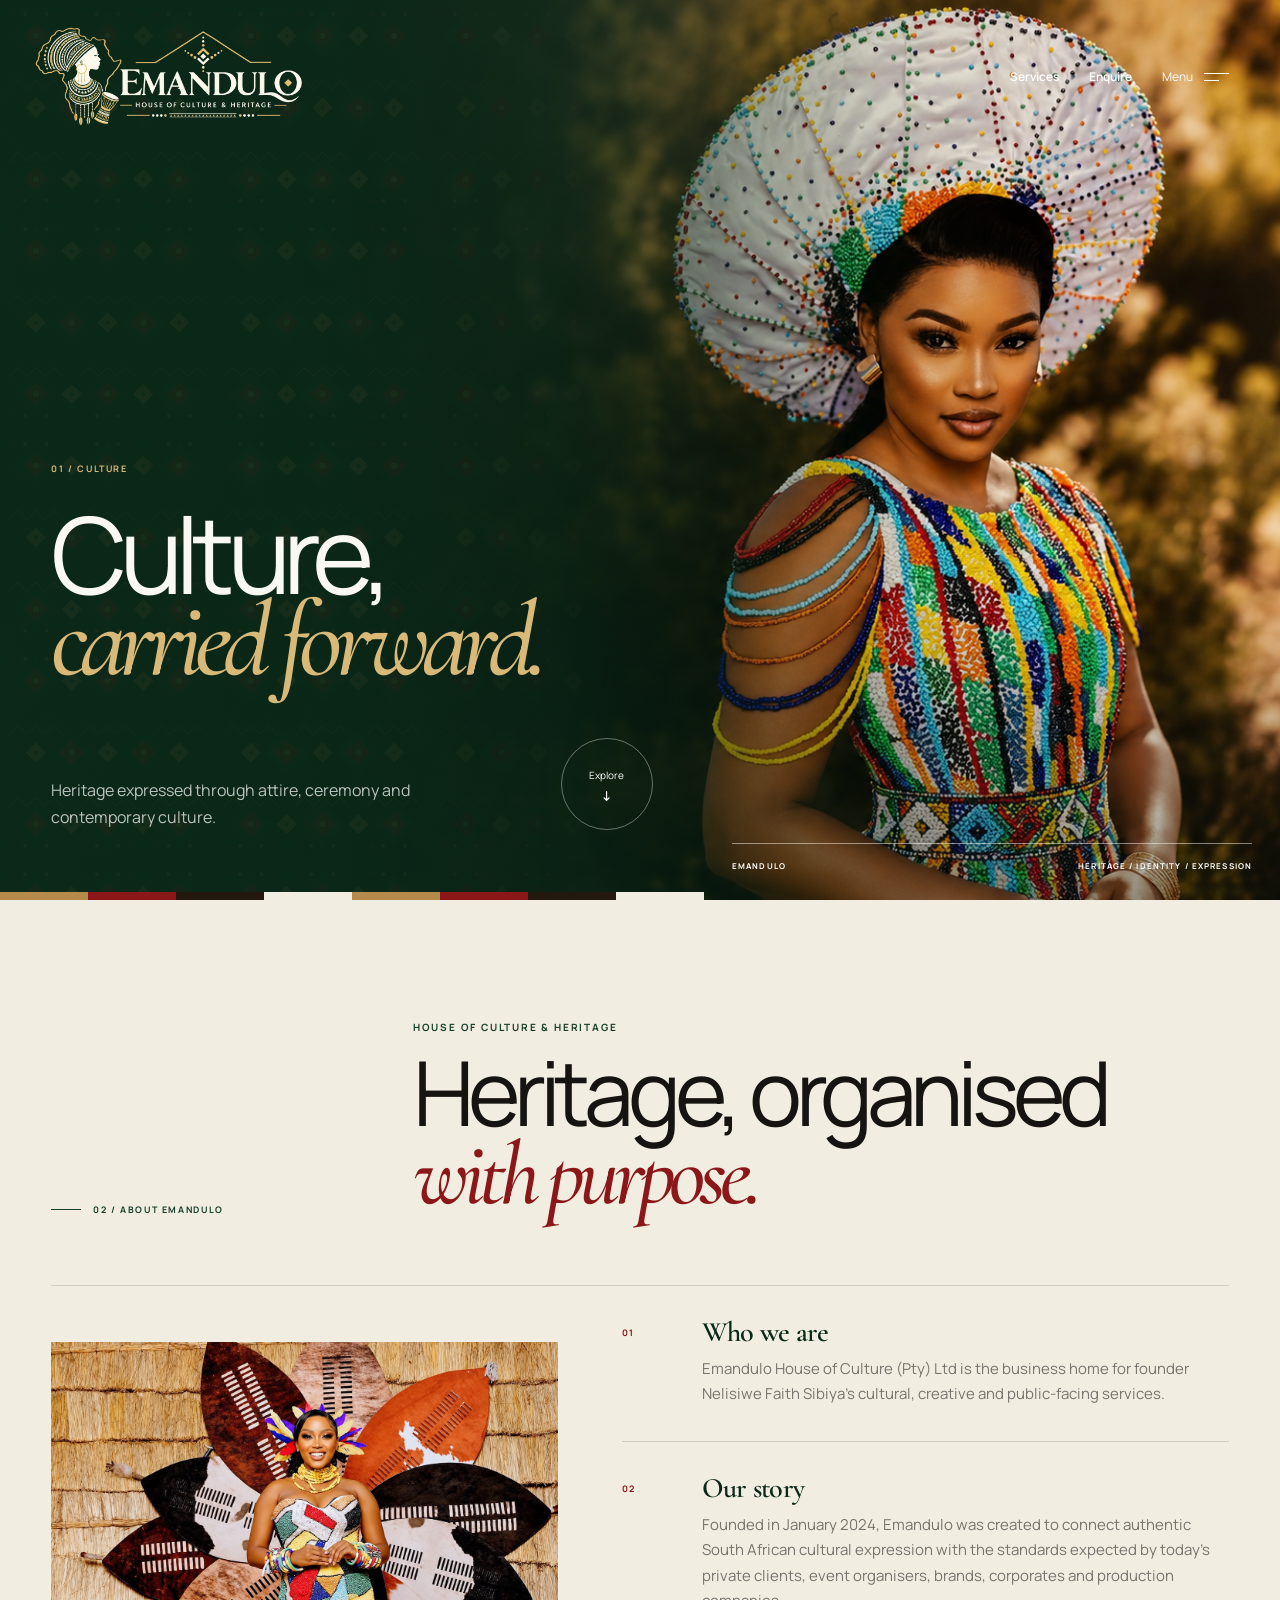
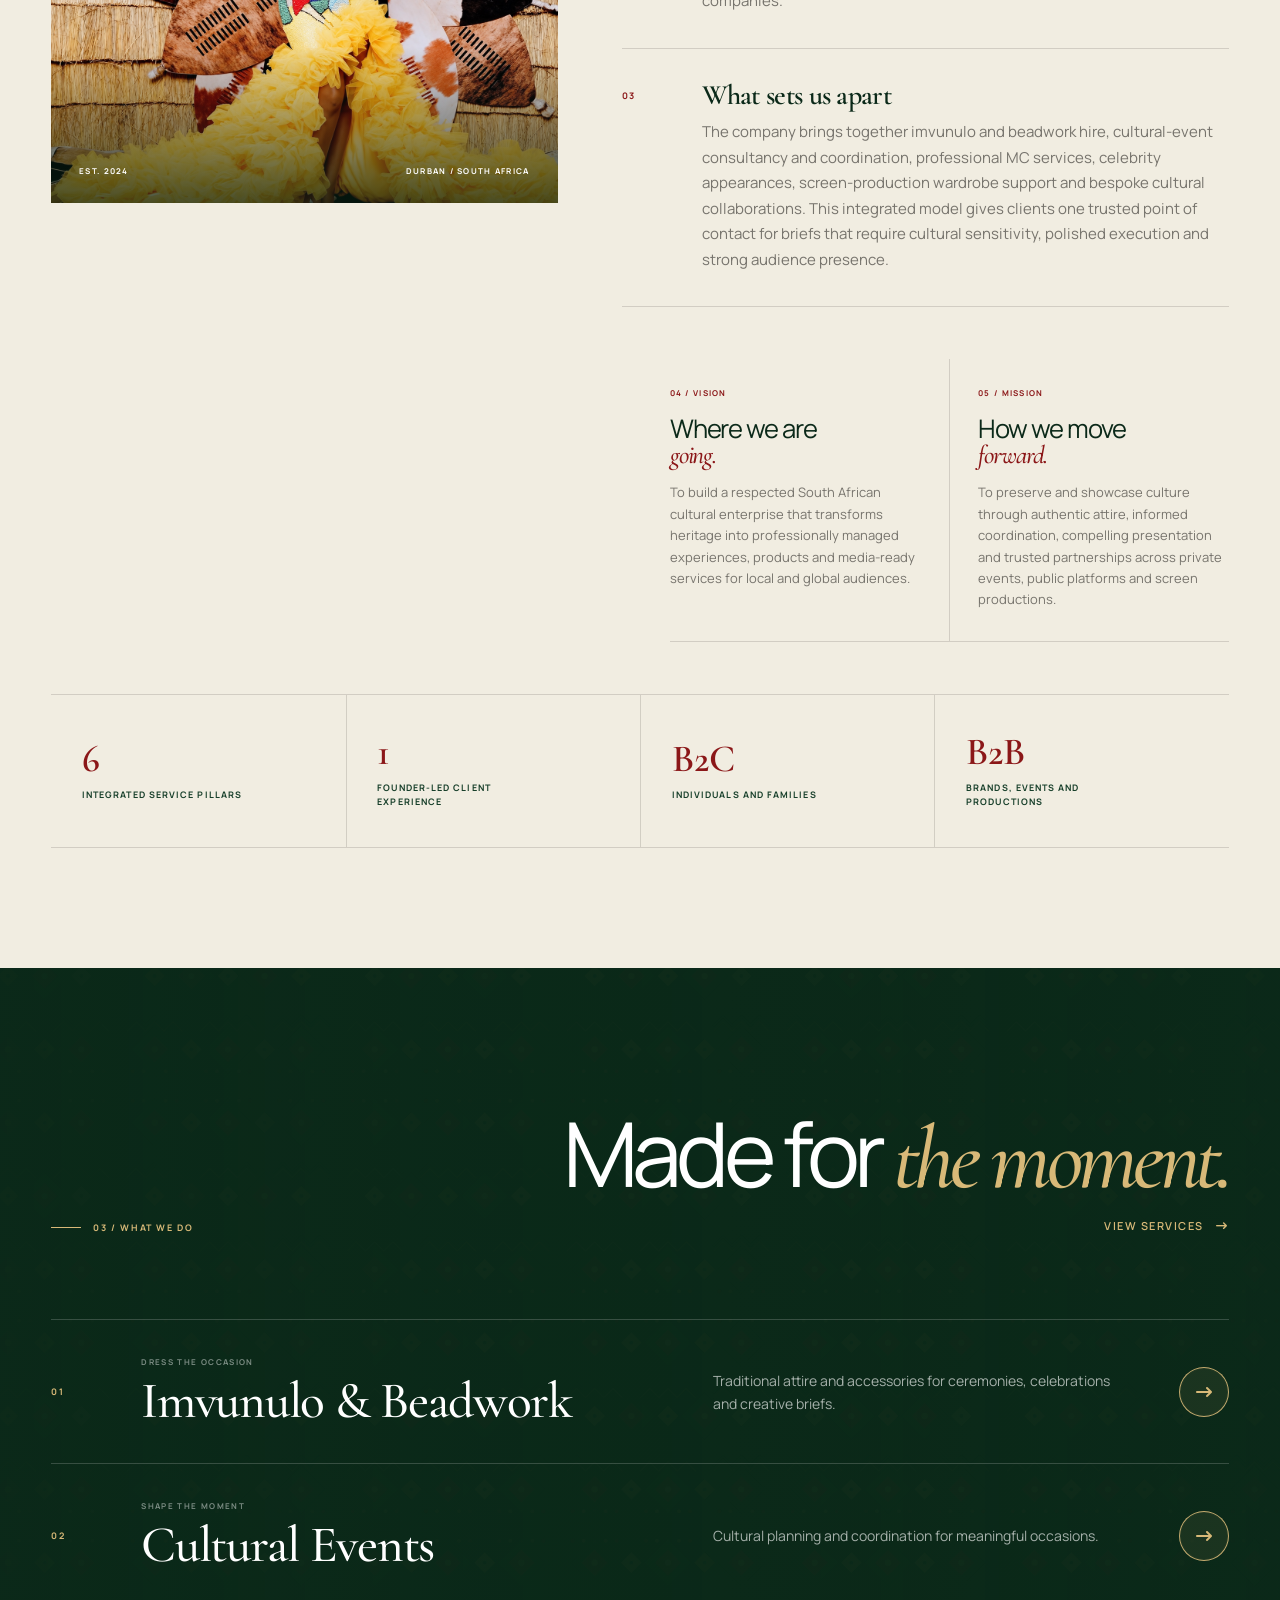
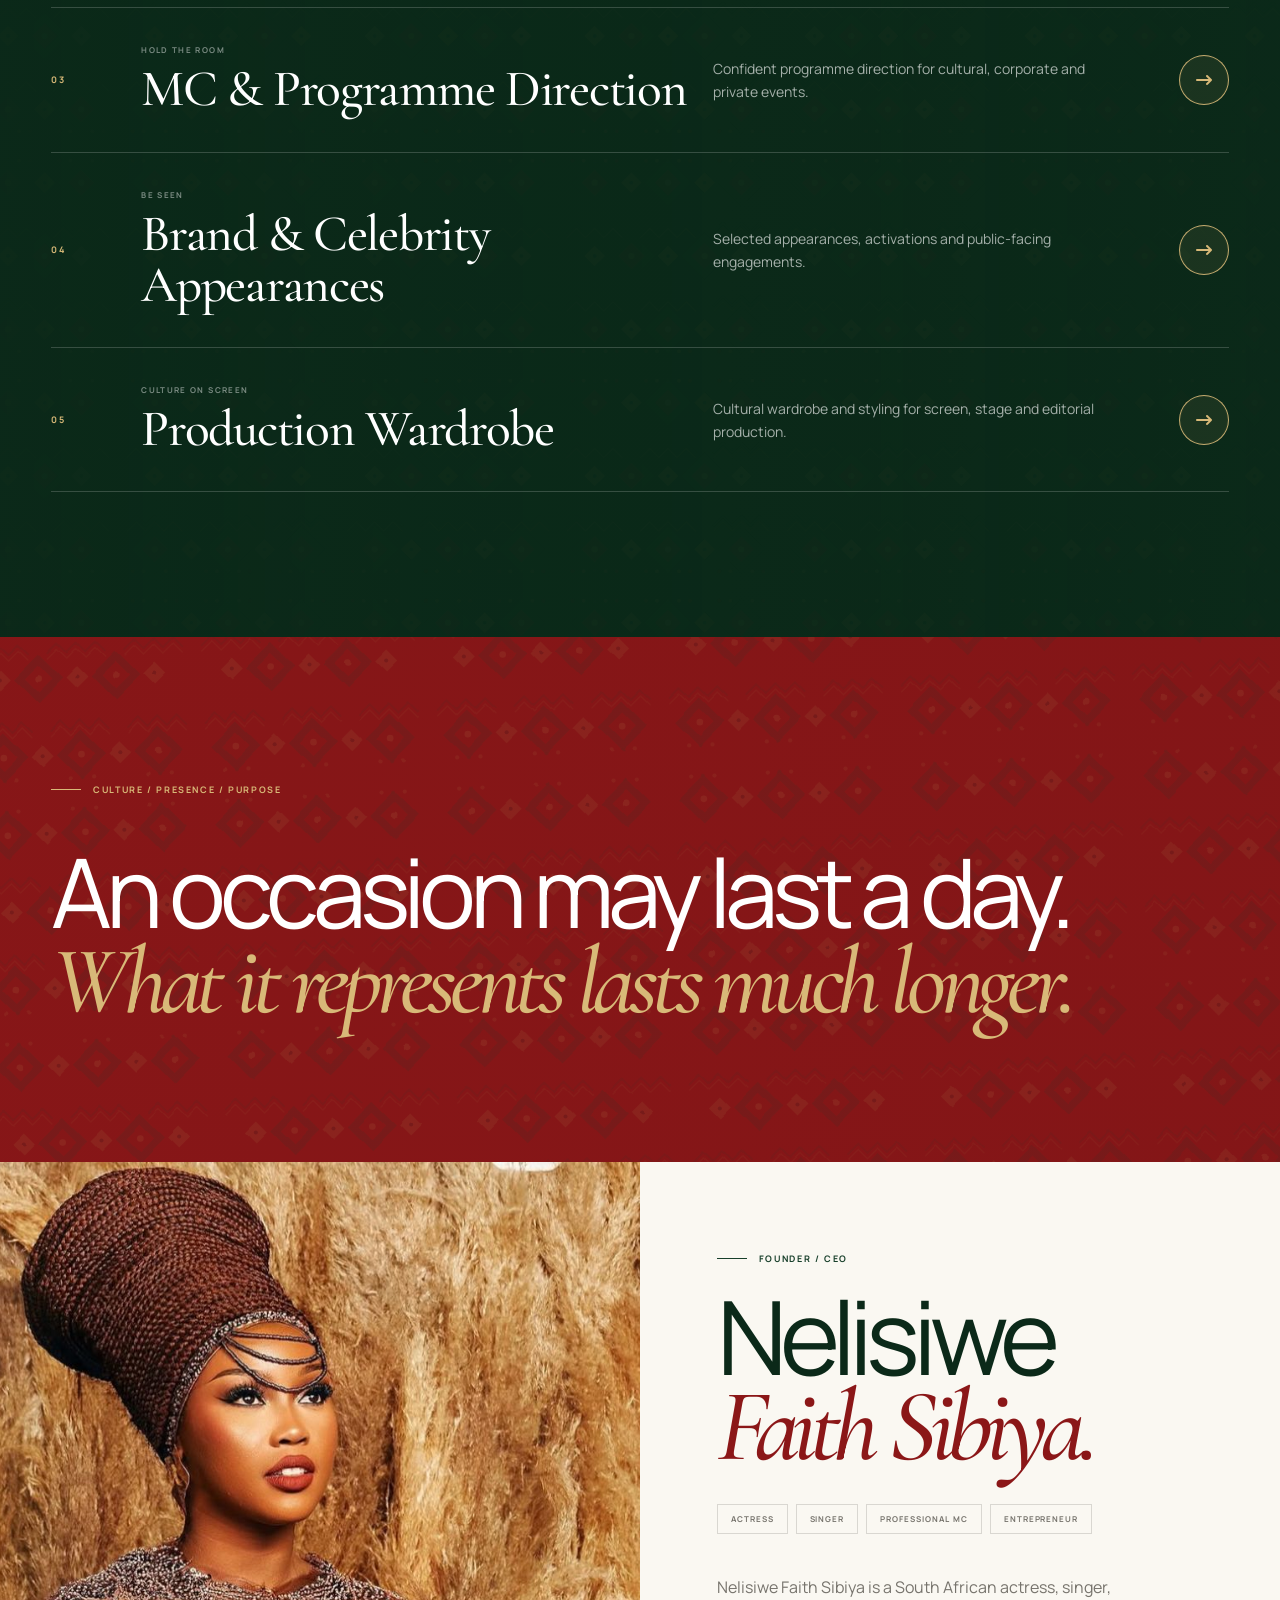
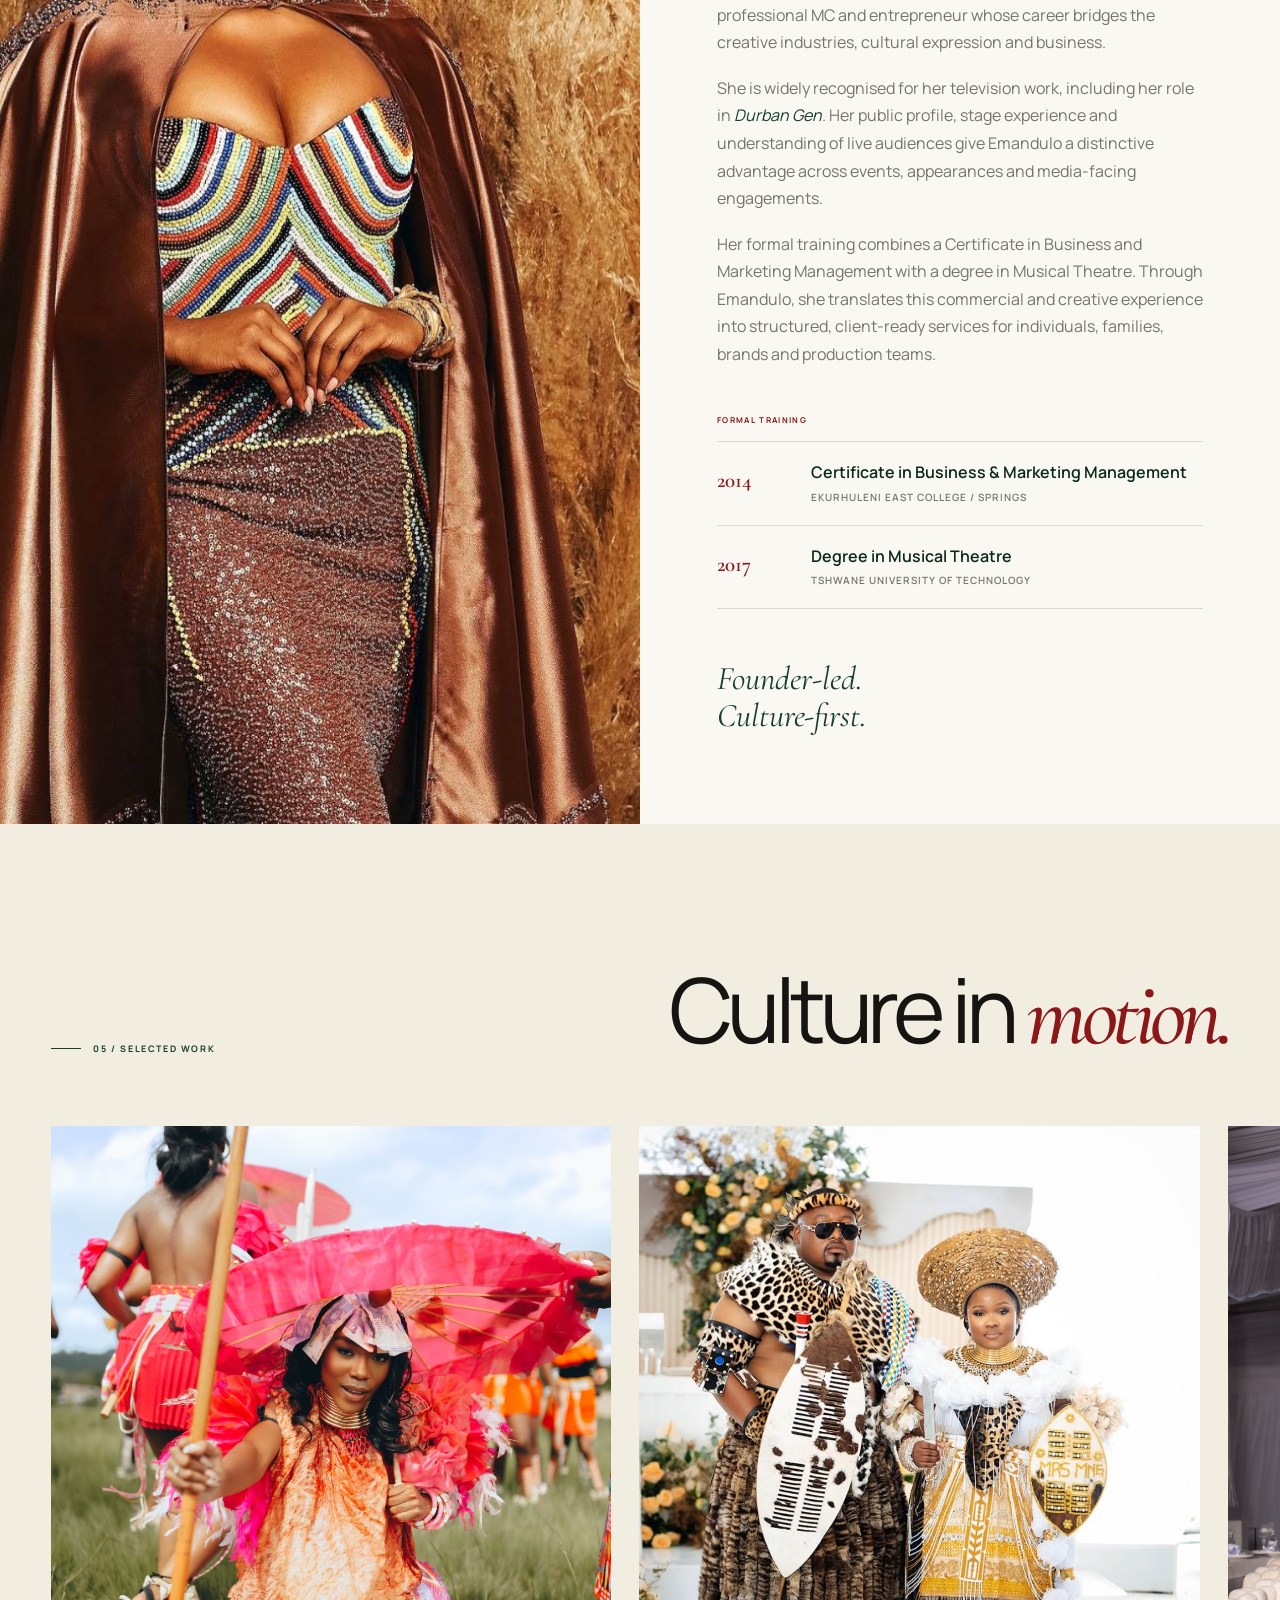
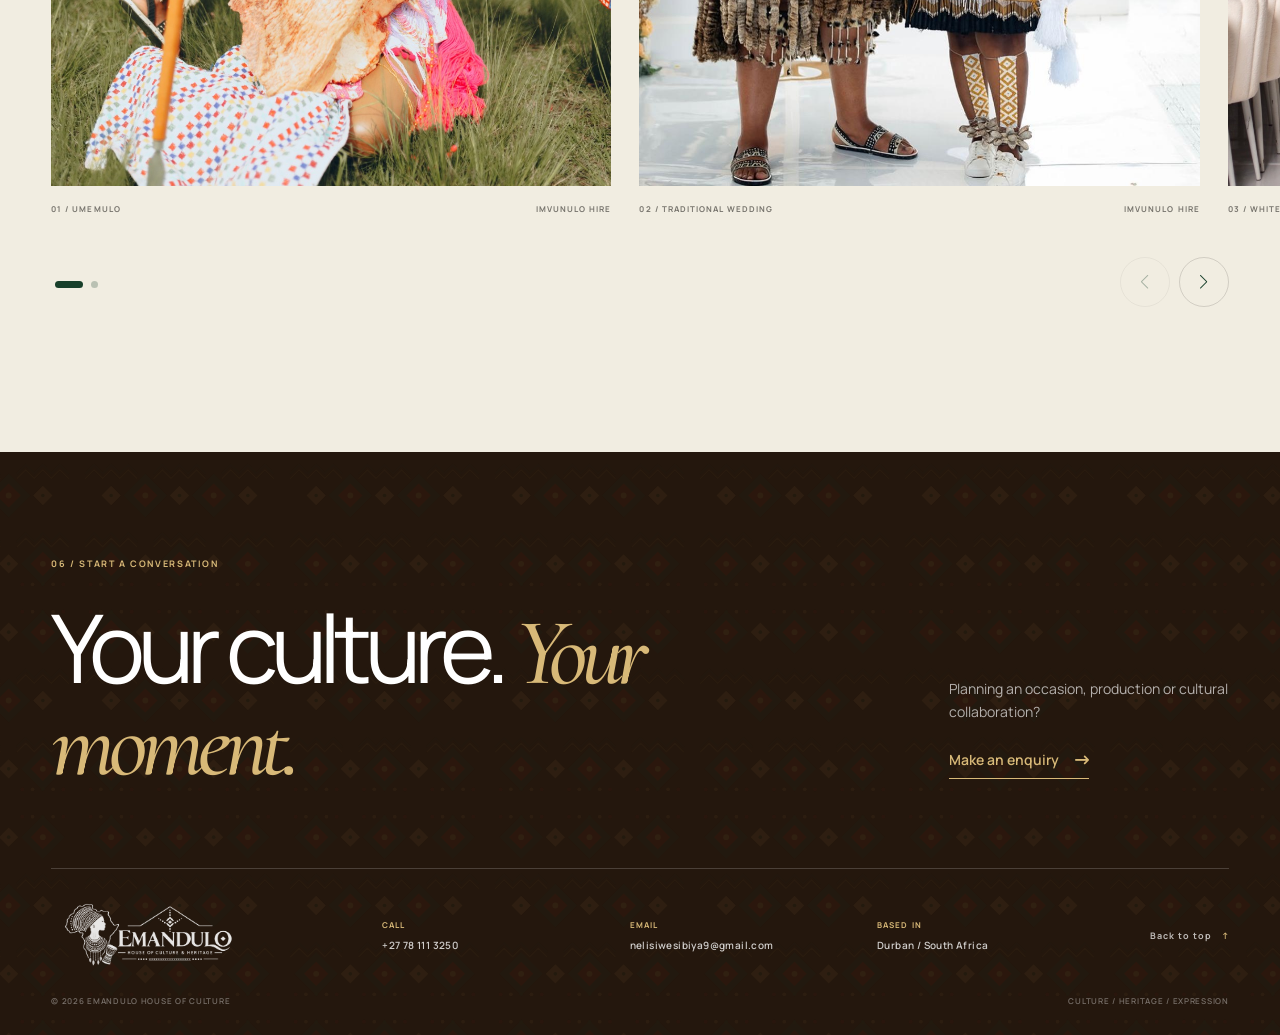
==== commit 4764b8e8: "Redesign site and add services page" ====
--- a/david-free/index.html
+++ b/david-free/index.html
@@ -248,7 +248,10 @@
               About
             </a>
 
-            <a href="#services" class="menu-link">
+            <a
+              href="./services.html"
+              class="menu-link"
+            >
               Services
             </a>
 
@@ -320,7 +323,7 @@
     <div class="hero-pattern" aria-hidden="true"></div>
 
     <nav class="site-nav">
-      <a href="#home" class="site-logo">
+      <a href="index.html" class="site-logo">
         <img
           src="images/colorlogo.png"
           alt="Emandulo House of Culture & Heritage"
@@ -328,6 +331,7 @@
       </a>
 
       <div class="site-nav-right">
+        <a href="services.html" class="nav-booking">Services</a>
         <a href="#contact" class="nav-booking">Enquire</a>
 
         <button
@@ -410,61 +414,116 @@
 
     <div class="container-fluid">
 
-      <div class="row">
-
-
-        <div class="col-lg-4">
-
-          <span
-            class="section-index"
-            data-aos="fade-up"
-          >
-            02 / ROOTED IN HERITAGE
-          </span>
-
-        </div>
-
-
-
-        <div class="col-lg-8">
+      <header class="about-header">
+
+        <span
+          class="section-index"
+          data-aos="fade-up"
+        >
+          02 / ABOUT EMANDULO
+        </span>
+
+        <div>
+          <p class="about-eyebrow" data-aos="fade-up">
+            House of Culture &amp; Heritage
+          </p>
 
           <h2
             class="manifesto-title"
             data-aos="fade-up"
           >
-
-            Not simply worn.
-            <br>
-
-            Not simply performed.
-            <br>
-
-            <em>
-              Lived.
-            </em>
-
+            Heritage, organised
+            <em>with purpose.</em>
           </h2>
-
-
-
-          <div
-            class="manifesto-foot"
-            data-aos="fade-up"
-            data-aos-delay="100"
+        </div>
+
+      </header>
+
+
+      <div class="about-story-grid">
+
+        <figure
+          class="about-story-image"
+          data-aos="fade-up"
+        >
+          <img
+            src="images/about-pic-enhanced.png"
+            alt="A South African cultural celebration"
+            loading="lazy"
           >
 
-            <p>
-              Emandulo brings South African culture into
-              ceremony, entertainment and contemporary
-              creative expression.
-            </p>
-
-
-            <span>
-              EST. 2024
-              <br>
-              DURBAN / SOUTH AFRICA
-            </span>
+          <figcaption>
+            <span>EST. 2024</span>
+            <span>DURBAN / SOUTH AFRICA</span>
+          </figcaption>
+        </figure>
+
+
+        <div class="about-narrative">
+
+          <article class="about-narrative-item" data-aos="fade-up">
+            <span>01</span>
+            <div>
+              <h3>Who we are</h3>
+              <p>
+                Emandulo House of Culture (Pty) Ltd is the business home for
+                founder Nelisiwe Faith Sibiya's cultural, creative and
+                public-facing services.
+              </p>
+            </div>
+          </article>
+
+          <article class="about-narrative-item" data-aos="fade-up">
+            <span>02</span>
+            <div>
+              <h3>Our story</h3>
+              <p>
+                Founded in January 2024, Emandulo was created to connect
+                authentic South African cultural expression with the standards
+                expected by today's private clients, event organisers, brands,
+                corporates and production companies.
+              </p>
+            </div>
+          </article>
+
+          <article class="about-narrative-item" data-aos="fade-up">
+            <span>03</span>
+            <div>
+              <h3>What sets us apart</h3>
+              <p>
+                The company brings together imvunulo and beadwork hire,
+                cultural-event consultancy and coordination, professional MC
+                services, celebrity appearances, screen-production wardrobe
+                support and bespoke cultural collaborations. This integrated
+                model gives clients one trusted point of contact for briefs
+                that require cultural sensitivity, polished execution and
+                strong audience presence.
+              </p>
+            </div>
+          </article>
+
+          <div class="about-inline-purpose" data-aos="fade-up">
+
+            <article>
+              <span>04 / Vision</span>
+              <h3>Where we are <em>going.</em></h3>
+              <p>
+                To build a respected South African cultural enterprise that
+                transforms heritage into professionally managed experiences,
+                products and media-ready services for local and global audiences.
+              </p>
+            </article>
+
+            <article>
+              <span>05 / Mission</span>
+              <h3>How we move <em>forward.</em></h3>
+              <p>
+                To preserve and showcase culture through authentic attire,
+                informed coordination, compelling presentation and trusted
+                partnerships across private events, public platforms and
+                screen productions.
+              </p>
+            </article>
 
           </div>
 
@@ -472,75 +531,33 @@
 
       </div>
 
+
+      <div class="about-highlights" data-aos="fade-up">
+
+        <article>
+          <strong>6</strong>
+          <span>Integrated service pillars</span>
+        </article>
+
+        <article>
+          <strong>1</strong>
+          <span>Founder-led client experience</span>
+        </article>
+
+        <article>
+          <strong>B2C</strong>
+          <span>Individuals and families</span>
+        </article>
+
+        <article>
+          <strong>B2B</strong>
+          <span>Brands, events and productions</span>
+        </article>
+
+      </div>
     </div>
 
   </section>
-
-
-
-  <!-- =====================================================
-       FULL-BLEED CULTURAL IMAGE
-  ====================================================== -->
-
-  <section class="culture-image-break">
-
-    <div class="culture-image-frame">
-
-      <img
-        src="images/traditional.png"
-        alt="Emandulo cultural attire"
-        loading="lazy"
-        data-aos="fade-up"
-      >
-
-      <div
-        class="culture-image-word"
-        aria-hidden="true"
-      >
-        EMANDULO
-      </div>
-
-      <div class="image-side-caption">
-
-        <span>
-          IMVUNULO
-        </span>
-
-        <span>
-          HERITAGE / IDENTITY / EXPRESSION
-        </span>
-
-      </div>
-
-    </div>
-
-
-    <div class="vision-mission-cards">
-
-      <article class="vm-card">
-        <span class="vm-label">Vision</span>
-        <p>
-          To build a respected South African cultural enterprise that
-          transforms heritage into professionally managed experiences,
-          products and media-ready services for local and global audiences.
-        </p>
-      </article>
-
-      <article class="vm-card">
-        <span class="vm-label">Mission</span>
-        <p>
-          To preserve and showcase culture through authentic attire,
-          informed coordination, compelling presentation and trusted
-          partnerships across private events, public platforms and
-          screen productions.
-        </p>
-      </article>
-
-    </div>
-
-  </section>
-
-
 
   <!-- =====================================================
        SERVICES
@@ -566,12 +583,19 @@
         </span>
 
 
-        <h2
-          data-aos="fade-up"
-        >
-          Made for
-          <em>the moment.</em>
-        </h2>
+        <div class="services-heading-copy">
+          <h2
+            data-aos="fade-up"
+          >
+            Made for
+            <em>the moment.</em>
+          </h2>
+
+          <a href="services.html" class="services-detail-link" data-aos="fade-up">
+            View services
+            <i class="fa-solid fa-arrow-right-long"></i>
+          </a>
+        </div>
 
       </div>
 
@@ -582,7 +606,8 @@
 
         <!-- SERVICE 01 -->
 
-        <article
+        <a
+          href="services.html#imvunulo"
           class="editorial-service"
           data-aos="fade-up"
           data-aos-delay="0"
@@ -616,13 +641,14 @@
             <i class="fa-solid fa-arrow-right-long"></i>
           </span>
 
-        </article>
+        </a>
 
 
 
         <!-- SERVICE 02 -->
 
-        <article
+        <a
+          href="services.html#events"
           class="editorial-service"
           data-aos="fade-up"
           data-aos-delay="70"
@@ -656,13 +682,14 @@
             <i class="fa-solid fa-arrow-right-long"></i>
           </span>
 
-        </article>
+        </a>
 
 
 
         <!-- SERVICE 03 -->
 
-        <article
+        <a
+          href="services.html#programme"
           class="editorial-service"
           data-aos="fade-up"
           data-aos-delay="140"
@@ -696,13 +723,14 @@
             <i class="fa-solid fa-arrow-right-long"></i>
           </span>
 
-        </article>
+        </a>
 
 
 
         <!-- SERVICE 04 -->
 
-        <article
+        <a
+          href="services.html#appearances"
           class="editorial-service"
           data-aos="fade-up"
           data-aos-delay="210"
@@ -736,13 +764,14 @@
             <i class="fa-solid fa-arrow-right-long"></i>
           </span>
 
-        </article>
+        </a>
 
 
 
         <!-- SERVICE 05 -->
 
-        <article
+        <a
+          href="services.html#wardrobe"
           class="editorial-service"
           data-aos="fade-up"
           data-aos-delay="280"
@@ -776,7 +805,7 @@
             <i class="fa-solid fa-arrow-right-long"></i>
           </span>
 
-        </article>
+        </a>
 
       </div>
 
@@ -860,11 +889,6 @@
               loading="lazy"
             >
 
-
-            <div class="founder-image-number">
-              04
-            </div>
-
           </div>
 
         </div>
@@ -916,7 +940,7 @@
               </span>
 
               <span>
-                MC
+                PROFESSIONAL MC
               </span>
 
               <span>
@@ -927,13 +951,66 @@
 
 
 
-            <p
+            <div
+              class="founder-bio"
               data-aos="fade-up"
             >
-              A creative and cultural voice bringing
-              performance, heritage and business together
-              through Emandulo.
-            </p>
+
+              <p>
+                Nelisiwe Faith Sibiya is a South African actress, singer,
+                professional MC and entrepreneur whose career bridges the
+                creative industries, cultural expression and business.
+              </p>
+
+              <p>
+                She is widely recognised for her television work, including
+                her role in <em>Durban Gen</em>. Her public profile, stage
+                experience and understanding of live audiences give Emandulo
+                a distinctive advantage across events, appearances and
+                media-facing engagements.
+              </p>
+
+              <p>
+                Her formal training combines a Certificate in Business and
+                Marketing Management with a degree in Musical Theatre.
+                Through Emandulo, she translates this commercial and creative
+                experience into structured, client-ready services for
+                individuals, families, brands and production teams.
+              </p>
+
+            </div>
+
+
+            <div
+              class="founder-education"
+              data-aos="fade-up"
+            >
+
+              <span class="founder-education-label">
+                Formal training
+              </span>
+
+              <div class="founder-education-list">
+
+                <article class="founder-education-item">
+                  <span class="founder-education-year">2014</span>
+                  <div>
+                    <h3>Certificate in Business &amp; Marketing Management</h3>
+                    <p>Ekurhuleni East College / Springs</p>
+                  </div>
+                </article>
+
+                <article class="founder-education-item">
+                  <span class="founder-education-year">2017</span>
+                  <div>
+                    <h3>Degree in Musical Theatre</h3>
+                    <p>Tshwane University of Technology</p>
+                  </div>
+                </article>
+
+              </div>
+
+            </div>
 
 
 
@@ -1144,103 +1221,80 @@
     <div class="container-fluid contact-content">
 
 
-      <span
-        class="section-index light"
-        data-aos="fade-up"
-      >
-        06 / START A CONVERSATION
-      </span>
-
-
-      <div class="contact-editorial-grid">
-
-
-        <div>
+      <div class="footer-cta-layout">
+
+        <div class="footer-cta-copy">
+          <span class="section-index light" data-aos="fade-up">
+            06 / START A CONVERSATION
+          </span>
 
           <h2 data-aos="fade-up">
-            Your culture.
-            <br>
-
-            <em>
-              Your moment.
-            </em>
+            Your culture. <em>Your moment.</em>
           </h2>
-
-        </div>
-
-
-        <div class="contact-editorial-side">
-
-          <p data-aos="fade-up">
-            Tell us what you are planning.
+        </div>
+
+        <div class="footer-action-panel" data-aos="fade-up">
+          <p>
+            Planning an occasion, production or cultural collaboration?
           </p>
 
           <a
             href="mailto:nelisiwesibiya9@gmail.com"
             class="contact-main-link"
-            data-aos="fade-up"
           >
             Make an enquiry
             <i class="fa-solid fa-arrow-right-long"></i>
           </a>
-
-        </div>
-
+        </div>
 
       </div>
 
 
-      <div class="contact-info-row">
-
-        <a href="tel:+27781113250">
-          +27 78 111 3250
+      <div class="footer-identity-row">
+
+        <a href="#home" class="footer-logo-wrap" aria-label="Emandulo home">
+          <img
+            src="images/colorlogo.png"
+            alt="Emandulo House of Culture"
+            loading="lazy"
+          >
         </a>
 
-        <a href="mailto:nelisiwesibiya9@gmail.com">
-          nelisiwesibiya9@gmail.com
+        <div class="footer-contact-links">
+          <a href="tel:+27781113250">
+            <span>Call</span>
+            <strong>+27 78 111 3250</strong>
+          </a>
+
+          <a href="mailto:nelisiwesibiya9@gmail.com">
+            <span>Email</span>
+            <strong>nelisiwesibiya9@gmail.com</strong>
+          </a>
+
+          <div>
+            <span>Based in</span>
+            <strong>Durban / South Africa</strong>
+          </div>
+        </div>
+
+        <a href="#home" class="footer-back-top">
+          Back to top
+          <span aria-hidden="true">↑</span>
         </a>
 
-        <span>
-          DURBAN / SOUTH AFRICA
-        </span>
-
       </div>
 
 
-      <div class="footer-integrated">
-
-        <div class="footer-brand-row">
-
-          <div class="footer-logo-wrap">
-
-            <img
-              src="images/colorlogo.png"
-              alt="Emandulo House of Culture"
-              loading="lazy"
-            >
-
-          </div>
-
-
-          <a
-            href="#home"
-            class="footer-back-top"
-          >
-            BACK TO TOP
-            <span aria-hidden="true">↑</span>
-          </a>
-
-        </div>
-
-
-        <div class="footer-meta">
+      <div class="footer-legal">
+
+        <div class="footer-legal-copy">
 
           <span>
-            © 2026 EMANDULO HOUSE OF CULTURE
+            © 2026 Emandulo House of Culture
           </span>
 
           <span>
-            CULTURE / HERITAGE / EXPRESSION
+            Culture / Heritage / Expression
           </span>
 
         </div>
@@ -1275,4 +1329,4 @@
 
 </body>
 
-</html>+</html>
--- a/david-free/style.css
+++ b/david-free/style.css
@@ -394,6 +394,8 @@
     padding:
       26px
       clamp(24px, 4vw, 64px);
+
+    padding-left: clamp(8px, 1vw, 16px);
   }
   
   .site-logo {
@@ -743,9 +745,35 @@
   ========================================================= */
   
   .manifesto {
-    padding: 150px 0;
+    padding: 120px 0;
   
     background: var(--cream);
+  }
+
+  .about-header {
+    display: grid;
+    grid-template-columns: minmax(180px, .5fr) minmax(0, 1.5fr);
+    gap: clamp(40px, 7vw, 130px);
+
+    align-items: end;
+
+    margin-bottom: 68px;
+  }
+
+  .about-header > div {
+    max-width: 980px;
+  }
+
+  .about-eyebrow {
+    margin: 0 0 15px;
+
+    color: var(--green);
+
+    font-size: 10px;
+    font-weight: 700;
+
+    letter-spacing: .18em;
+    text-transform: uppercase;
   }
   
   .manifesto-title {
@@ -755,7 +783,7 @@
   
     color: var(--black);
   
-    font-size: clamp(60px, 8vw, 120px);
+    font-size: clamp(60px, 7vw, 112px);
     font-weight: 400;
   
     letter-spacing: -.068em;
@@ -763,6 +791,8 @@
   }
   
   .manifesto-title em {
+    display: block;
+
     color: var(--red);
   
     font-family: var(--serif);
@@ -806,6 +836,313 @@
     letter-spacing: .14em;
   
     line-height: 1.9;
+  }
+
+  .about-purpose {
+    display: grid;
+    grid-template-columns: repeat(2, minmax(0, 1fr));
+
+    margin-top: 76px;
+
+    border-top: 1px solid var(--line);
+    border-bottom: 1px solid var(--line);
+  }
+
+  .about-purpose-item {
+    display: grid;
+    grid-template-columns: minmax(180px, .72fr) minmax(240px, 1fr);
+    gap: clamp(28px, 3vw, 60px);
+
+    padding: 52px clamp(30px, 4vw, 72px) 56px 0;
+  }
+
+  .about-purpose-item + .about-purpose-item {
+    padding-right: 0;
+    padding-left: clamp(30px, 4vw, 72px);
+
+    border-left: 1px solid var(--line);
+  }
+
+  .about-purpose-heading {
+    display: flex;
+    flex-direction: column;
+    justify-content: space-between;
+    gap: 40px;
+  }
+
+  .about-purpose-number {
+    color: var(--red);
+
+    font-size: 9px;
+    font-weight: 700;
+
+    letter-spacing: .17em;
+  }
+
+  .about-purpose-item h3 {
+    margin: 0;
+
+    color: var(--black);
+
+    font-size: clamp(34px, 3.1vw, 52px);
+    font-weight: 400;
+
+    letter-spacing: -.045em;
+    line-height: .95;
+  }
+
+  .about-purpose-item h3 em {
+    display: block;
+
+    color: var(--green);
+
+    font-family: var(--serif);
+    font-weight: 500;
+  }
+
+  .about-story-grid {
+    display: grid;
+    grid-template-columns: minmax(360px, .86fr) minmax(0, 1.14fr);
+
+    border-top: 1px solid var(--line);
+  }
+
+  .about-story-image {
+    position: relative;
+
+    align-self: start;
+
+    width: 100%;
+    min-height: 0;
+    aspect-ratio: 1314 / 1197;
+
+    margin: 56px 0 0;
+    overflow: hidden;
+
+    background: transparent;
+  }
+
+  .about-story-image::after {
+    content: "";
+
+    position: absolute;
+    inset: 0;
+
+    background:
+      linear-gradient(
+        to top,
+        rgba(6,30,19,.72),
+        transparent 34%
+      );
+
+    pointer-events: none;
+  }
+
+  .about-story-image img {
+    width: 100%;
+    height: 100%;
+
+    object-fit: cover;
+    object-position: center;
+
+    transition: transform 1.1s var(--ease);
+  }
+
+  .about-story-image:hover img {
+    transform: none;
+  }
+
+  .about-story-image figcaption {
+    position: absolute;
+    z-index: 2;
+
+    right: 28px;
+    bottom: 26px;
+    left: 28px;
+
+    display: flex;
+    justify-content: space-between;
+    gap: 20px;
+
+    color: white;
+
+    font-size: 8px;
+    font-weight: 700;
+
+    letter-spacing: .16em;
+  }
+
+  .about-narrative {
+    padding-left: clamp(34px, 5vw, 86px);
+  }
+
+  .about-narrative-item {
+    display: grid;
+    grid-template-columns: 48px minmax(0, 1fr);
+    gap: clamp(20px, 2.5vw, 42px);
+
+    padding: 32px 0 34px;
+
+    border-bottom: 1px solid var(--line);
+  }
+
+  .about-narrative-item > span {
+    padding-top: 8px;
+
+    color: var(--red);
+
+    font-size: 9px;
+    font-weight: 700;
+
+    letter-spacing: .15em;
+  }
+
+  .about-narrative-item h3 {
+    margin: 0 0 10px;
+
+    color: var(--green-deep);
+
+    font-family: var(--serif);
+    font-size: clamp(27px, 2.2vw, 38px);
+    font-weight: 600;
+
+    letter-spacing: -.025em;
+    line-height: 1;
+  }
+
+  .about-narrative-item p {
+    max-width: 720px;
+    margin: 0;
+
+    color: var(--grey);
+
+    font-size: 15px;
+    line-height: 1.7;
+  }
+
+  .about-inline-purpose {
+    display: grid;
+    grid-template-columns: repeat(2, minmax(0, 1fr));
+
+    margin: 52px 0 0 48px;
+
+    border-bottom: 1px solid var(--line);
+  }
+
+  .about-inline-purpose article {
+    padding: 28px 28px 30px 0;
+  }
+
+  .about-inline-purpose article + article {
+    padding-right: 0;
+    padding-left: 28px;
+
+    border-left: 1px solid var(--line);
+  }
+
+  .about-inline-purpose article > span {
+    display: block;
+
+    margin-bottom: 17px;
+
+    color: var(--red);
+
+    font-size: 8px;
+    font-weight: 700;
+
+    letter-spacing: .16em;
+    text-transform: uppercase;
+  }
+
+  .about-inline-purpose h3 {
+    margin: 0 0 15px;
+
+    color: var(--green-deep);
+
+    font-family: var(--sans);
+    font-size: clamp(25px, 2vw, 34px);
+    font-weight: 400;
+
+    letter-spacing: -.04em;
+    line-height: 1;
+  }
+
+  .about-inline-purpose h3 em {
+    display: block;
+
+    color: var(--red);
+
+    font-family: var(--serif);
+    font-weight: 500;
+  }
+
+  .about-inline-purpose p {
+    margin: 0;
+
+    color: var(--grey);
+
+    font-size: 13px;
+    line-height: 1.65;
+  }
+
+  .about-highlights {
+    display: grid;
+    grid-template-columns: repeat(4, minmax(0, 1fr));
+
+    margin-top: 52px;
+
+    border-top: 1px solid var(--line);
+    border-bottom: 1px solid var(--line);
+  }
+
+  .about-highlights article {
+    display: flex;
+    min-height: 152px;
+
+    flex-direction: column;
+    justify-content: center;
+
+    padding: 30px clamp(20px, 2.4vw, 42px);
+  }
+
+  .about-highlights article + article {
+    border-left: 1px solid var(--line);
+  }
+
+  .about-highlights strong {
+    margin-bottom: 9px;
+
+    color: var(--red);
+
+    font-family: var(--serif);
+    font-size: clamp(30px, 3vw, 46px);
+    font-weight: 600;
+
+    line-height: 1;
+  }
+
+  .about-highlights span {
+    max-width: 180px;
+
+    color: var(--green);
+
+    font-size: 9px;
+    font-weight: 700;
+
+    letter-spacing: .12em;
+    line-height: 1.55;
+    text-transform: uppercase;
+  }
+
+  .about-purpose-item p {
+    align-self: end;
+
+    margin: 0;
+
+    color: var(--grey);
+
+    font-size: 15px;
+    line-height: 1.75;
   }
   
   
@@ -1681,12 +2018,100 @@
   
     line-height: 1.75;
   }
-  
+
+  .founder-bio {
+    display: grid;
+    gap: 18px;
+
+    max-width: 620px;
+  }
+
+  .founder-bio p {
+    margin: 0;
+
+    color: var(--grey);
+
+    font-size: 16px;
+    line-height: 1.72;
+  }
+
+  .founder-bio em {
+    color: var(--green);
+    font-style: italic;
+  }
+
+  .founder-education {
+    max-width: 620px;
+    margin-top: 46px;
+  }
+
+  .founder-education-label {
+    display: block;
+
+    margin-bottom: 15px;
+
+    color: var(--red);
+
+    font-size: 8px;
+    font-weight: 700;
+
+    letter-spacing: .17em;
+    text-transform: uppercase;
+  }
+
+  .founder-education-list {
+    border-bottom: 1px solid var(--line);
+  }
+
+  .founder-education-item {
+    display: grid;
+    grid-template-columns: 72px minmax(0, 1fr);
+    gap: 22px;
+
+    padding: 20px 0;
+
+    border-top: 1px solid var(--line);
+  }
+
+  .founder-education-year {
+    padding-top: 3px;
+
+    color: var(--red);
+
+    font-family: var(--serif);
+    font-size: 21px;
+    font-weight: 600;
+  }
+
+  .founder-education-item h3 {
+    margin: 0 0 6px;
+
+    color: var(--green-deep);
+
+    font-size: 16px;
+    font-weight: 600;
+
+    line-height: 1.35;
+  }
+
+  .founder-education-item p {
+    margin: 0;
+
+    color: var(--grey);
+
+    font-size: 10px;
+    font-weight: 600;
+
+    letter-spacing: .1em;
+    line-height: 1.5;
+    text-transform: uppercase;
+  }
+
   .founder-signoff {
-    margin-top: 65px;
-  
+    margin-top: 52px;
+
     color: var(--green);
-  
+
     font-family: var(--serif);
   
     font-size: 33px;
@@ -2334,6 +2759,65 @@
       margin-top: 35px;
     }
 
+    .about-header {
+      grid-template-columns: 1fr;
+      gap: 20px;
+
+      margin-bottom: 48px;
+    }
+
+    .about-header .manifesto-title {
+      margin-top: 0;
+    }
+
+    .about-story-grid {
+      grid-template-columns: 1fr;
+    }
+
+    .about-story-image {
+      min-height: 0;
+      aspect-ratio: 1314 / 1197;
+      margin-top: 36px;
+    }
+
+    .about-narrative {
+      padding: 10px 0 0;
+    }
+
+    .about-inline-purpose {
+      margin-left: 48px;
+    }
+
+    .about-highlights {
+      grid-template-columns: repeat(2, minmax(0, 1fr));
+    }
+
+    .about-highlights article:nth-child(3) {
+      border-left: 0;
+    }
+
+    .about-highlights article:nth-child(n + 3) {
+      border-top: 1px solid var(--line);
+    }
+
+    .about-purpose {
+      grid-template-columns: 1fr;
+      margin-top: 76px;
+    }
+
+    .about-purpose-item,
+    .about-purpose-item + .about-purpose-item {
+      grid-template-columns: minmax(150px, .42fr) minmax(0, 1fr);
+
+      padding: 42px 0;
+
+      border-left: 0;
+    }
+
+    .about-purpose-item + .about-purpose-item {
+      border-top: 1px solid var(--line);
+    }
+
     .culture-image-break {
       aspect-ratio: auto;
       height: 760px;
@@ -2527,11 +3011,105 @@
       font-size:
         clamp(50px, 15vw, 74px);
     }
+
+    .about-header {
+      margin-bottom: 36px;
+    }
+
+    .about-header .manifesto-title {
+      margin-top: 0;
+    }
+
+    .about-story-image {
+      min-height: 0;
+      aspect-ratio: 1314 / 1197;
+    }
+
+    .about-story-image figcaption {
+      right: 18px;
+      bottom: 18px;
+      left: 18px;
+
+      flex-direction: column;
+      gap: 5px;
+    }
+
+    .about-narrative-item {
+      grid-template-columns: 34px minmax(0, 1fr);
+      gap: 12px;
+
+      padding: 28px 0 30px;
+    }
+
+    .about-narrative-item h3 {
+      font-size: 29px;
+    }
+
+    .about-narrative-item p {
+      font-size: 14px;
+    }
+
+    .about-inline-purpose {
+      grid-template-columns: 1fr;
+
+      margin: 36px 0 0;
+    }
+
+    .about-inline-purpose article,
+    .about-inline-purpose article + article {
+      padding: 26px 0 28px;
+
+      border-left: 0;
+    }
+
+    .about-inline-purpose article + article {
+      border-top: 1px solid var(--line);
+    }
+
+    .about-inline-purpose h3 {
+      font-size: 30px;
+    }
+
+    .about-highlights article {
+      min-height: 135px;
+      padding: 24px 18px;
+    }
+
+    .about-highlights {
+      margin-top: 36px;
+    }
   
     .manifesto-foot {
       flex-direction: column;
   
       margin-top: 42px;
+    }
+
+    .about-purpose {
+      margin-top: 48px;
+    }
+
+    .about-purpose-item,
+    .about-purpose-item + .about-purpose-item {
+      display: block;
+      padding: 34px 0 38px;
+    }
+
+    .about-purpose-heading {
+      flex-direction: row;
+      align-items: flex-start;
+      justify-content: flex-start;
+      gap: 22px;
+
+      margin-bottom: 24px;
+    }
+
+    .about-purpose-number {
+      padding-top: 8px;
+    }
+
+    .about-purpose-item h3 {
+      font-size: clamp(38px, 12vw, 54px);
     }
   
   
@@ -3357,3 +3935,431 @@
 
 }
 
+
+/* =========================================================
+   COMPACT SITE FOOTER
+========================================================= */
+
+.contact-editorial {
+  padding: 105px 0 28px;
+}
+
+.footer-cta-layout {
+  display: grid;
+  grid-template-columns: minmax(0, 1.55fr) minmax(280px, .45fr);
+  gap: clamp(50px, 8vw, 140px);
+
+  align-items: end;
+}
+
+.footer-cta-copy .section-index {
+  display: block;
+  margin-bottom: 34px;
+}
+
+.contact-editorial .footer-cta-copy h2 {
+  max-width: 1120px;
+
+  font-size: clamp(68px, 7.4vw, 118px);
+  line-height: .9;
+}
+
+.contact-editorial .footer-cta-copy h2 em {
+  display: inline;
+}
+
+.footer-action-panel {
+  max-width: 360px;
+  padding-bottom: 7px;
+}
+
+.footer-action-panel p {
+  margin: 0 0 24px;
+
+  color: rgba(255,255,255,.66);
+
+  font-size: 14px;
+  line-height: 1.65;
+}
+
+.footer-identity-row {
+  display: grid;
+  grid-template-columns: minmax(210px, .55fr) minmax(0, 1.45fr) auto;
+  gap: clamp(35px, 5vw, 90px);
+
+  align-items: center;
+
+  margin-top: 82px;
+  padding-top: 34px;
+
+  border-top: 1px solid rgba(255,255,255,.18);
+}
+
+.footer-identity-row .footer-logo-wrap {
+  display: inline-flex;
+  max-width: 245px;
+}
+
+.footer-identity-row .footer-logo-wrap img {
+  width: clamp(185px, 15vw, 240px);
+}
+
+.footer-contact-links {
+  display: grid;
+  grid-template-columns: repeat(3, minmax(0, 1fr));
+  gap: clamp(24px, 3vw, 55px);
+}
+
+.footer-contact-links a,
+.footer-contact-links > div {
+  display: flex;
+  min-width: 0;
+
+  flex-direction: column;
+  gap: 7px;
+}
+
+.footer-contact-links span {
+  color: var(--gold-light);
+
+  font-size: 8px;
+  font-weight: 700;
+
+  letter-spacing: .14em;
+  text-transform: uppercase;
+}
+
+.footer-contact-links strong {
+  overflow-wrap: anywhere;
+
+  color: rgba(255,255,255,.78);
+
+  font-size: 10px;
+  font-weight: 600;
+
+  letter-spacing: .04em;
+  line-height: 1.45;
+}
+
+.footer-contact-links a:hover strong {
+  color: white;
+}
+
+.footer-identity-row .footer-back-top {
+  align-self: center;
+  white-space: nowrap;
+}
+
+.footer-legacy-brand {
+  display: none;
+}
+
+.footer-legal {
+  margin-top: 28px;
+}
+
+.footer-legal-copy {
+  display: flex;
+  justify-content: space-between;
+  gap: 25px;
+
+  color: rgba(255,255,255,.38);
+
+  font-size: 8px;
+  font-weight: 600;
+
+  letter-spacing: .09em;
+  text-transform: uppercase;
+}
+
+@media (max-width: 991.98px) {
+
+  .footer-cta-layout {
+    grid-template-columns: 1fr;
+    gap: 38px;
+  }
+
+  .footer-action-panel {
+    max-width: 480px;
+  }
+
+  .footer-identity-row {
+    grid-template-columns: 1fr auto;
+    gap: 30px;
+
+    margin-top: 65px;
+  }
+
+  .footer-contact-links {
+    grid-column: 1 / -1;
+    grid-row: 2;
+  }
+
+}
+
+@media (max-width: 767.98px) {
+
+  .contact-editorial {
+    padding: 82px 0 24px;
+  }
+
+  .footer-cta-copy .section-index {
+    margin-bottom: 26px;
+  }
+
+  .contact-editorial .footer-cta-copy h2 {
+    font-size: clamp(56px, 16vw, 78px);
+  }
+
+  .contact-editorial .footer-cta-copy h2 em {
+    display: block;
+  }
+
+  .footer-identity-row {
+    grid-template-columns: 1fr;
+    gap: 28px;
+
+    margin-top: 54px;
+    padding-top: 28px;
+  }
+
+  .footer-contact-links {
+    grid-column: auto;
+    grid-row: auto;
+    grid-template-columns: 1fr;
+    gap: 18px;
+  }
+
+  .footer-legal-copy {
+    flex-direction: column;
+    gap: 8px;
+  }
+
+}
+
+
+/* =========================================================
+   SERVICES DETAIL PAGE
+========================================================= */
+
+.page-hero {
+  min-height: 0;
+}
+
+.page-hero .hero-grid {
+  min-height: 0;
+  grid-template-columns: minmax(0, 1fr);
+}
+
+.page-hero .hero-copy {
+  padding-top: 180px;
+  padding-bottom: 72px;
+}
+
+.page-hero h1 {
+  max-width: 920px;
+  font-size: clamp(58px, 8.4vw, 128px);
+}
+
+.page-hero .hero-bottom {
+  max-width: 560px;
+}
+
+.editorial-service {
+  color: inherit;
+  cursor: pointer;
+}
+
+.services-heading-copy {
+  display: flex;
+  flex-direction: column;
+  align-items: flex-end;
+  gap: 18px;
+}
+
+.services-detail-link {
+  display: inline-flex;
+  align-items: center;
+  gap: 12px;
+
+  color: var(--gold-light);
+
+  font-size: 11px;
+  font-weight: 600;
+  letter-spacing: .14em;
+  text-transform: uppercase;
+}
+
+.services-detail-link i {
+  transition: transform .4s var(--ease);
+}
+
+.services-detail-link:hover i {
+  transform: translateX(7px);
+}
+
+.service-jump {
+  position: sticky;
+  top: 0;
+  z-index: 30;
+
+  border-bottom: 1px solid var(--line);
+  background: rgba(250, 248, 242, .92);
+  backdrop-filter: blur(12px);
+}
+
+.service-jump .container-fluid {
+  display: flex;
+  flex-wrap: wrap;
+  gap: 8px 28px;
+
+  padding-top: 16px;
+  padding-bottom: 16px;
+}
+
+.service-jump a {
+  color: var(--grey);
+
+  font-size: 10px;
+  font-weight: 700;
+  letter-spacing: .12em;
+  text-transform: uppercase;
+}
+
+.service-jump a:hover {
+  color: var(--green);
+}
+
+.service-detail {
+  scroll-margin-top: 64px;
+  padding: 110px 0;
+  background: var(--ivory);
+}
+
+.service-detail-alt {
+  background: var(--cream);
+}
+
+.service-detail-grid {
+  display: grid;
+  grid-template-columns: minmax(0, .9fr) minmax(0, 1.1fr);
+  gap: clamp(40px, 6vw, 90px);
+  align-items: start;
+}
+
+.service-detail-intro h2 {
+  max-width: 520px;
+  margin: 22px 0 0;
+
+  font-size: clamp(46px, 5.4vw, 84px);
+  font-weight: 400;
+  letter-spacing: -.055em;
+  line-height: .92;
+}
+
+.service-detail-intro h2 em {
+  display: block;
+  color: var(--gold);
+  font-family: var(--serif);
+  font-weight: 500;
+}
+
+.service-lead {
+  margin-bottom: 22px;
+
+  color: var(--black);
+  font-size: clamp(18px, 1.6vw, 22px);
+  line-height: 1.45;
+}
+
+.service-detail-body p {
+  max-width: 560px;
+  margin-bottom: 22px;
+
+  color: var(--grey);
+  font-size: 15px;
+  line-height: 1.7;
+}
+
+.service-detail-body h3 {
+  margin: 36px 0 16px;
+
+  color: var(--green);
+  font-size: 10px;
+  font-weight: 700;
+  letter-spacing: .16em;
+  text-transform: uppercase;
+}
+
+.service-detail-body ul {
+  max-width: 560px;
+  margin: 0 0 36px;
+  padding: 0;
+  list-style: none;
+}
+
+.service-detail-body li {
+  padding: 13px 0 13px 22px;
+  border-top: 1px solid var(--line);
+
+  color: var(--black);
+  font-size: 15px;
+  line-height: 1.5;
+
+  background-image: linear-gradient(var(--gold), var(--gold));
+  background-repeat: no-repeat;
+  background-position: 0 22px;
+  background-size: 8px 1px;
+}
+
+.service-detail-body li:last-child {
+  border-bottom: 1px solid var(--line);
+}
+
+.service-enquire {
+  display: inline-flex;
+  align-items: center;
+  gap: 14px;
+
+  padding-bottom: 8px;
+  border-bottom: 1px solid var(--green);
+
+  color: var(--green);
+  font-size: 13px;
+  font-weight: 600;
+}
+
+.service-enquire i {
+  transition: transform .4s var(--ease);
+}
+
+.service-enquire:hover i {
+  transform: translateX(7px);
+}
+
+@media (max-width: 991.98px) {
+  .service-detail-grid {
+    grid-template-columns: 1fr;
+    gap: 28px;
+  }
+
+  .services-heading-copy {
+    align-items: flex-start;
+  }
+}
+
+@media (max-width: 767.98px) {
+  .page-hero .hero-copy {
+    padding-top: 150px;
+    padding-bottom: 52px;
+  }
+
+  .service-detail {
+    padding: 72px 0;
+  }
+
+  .service-jump a {
+    font-size: 9px;
+  }
+}
+
